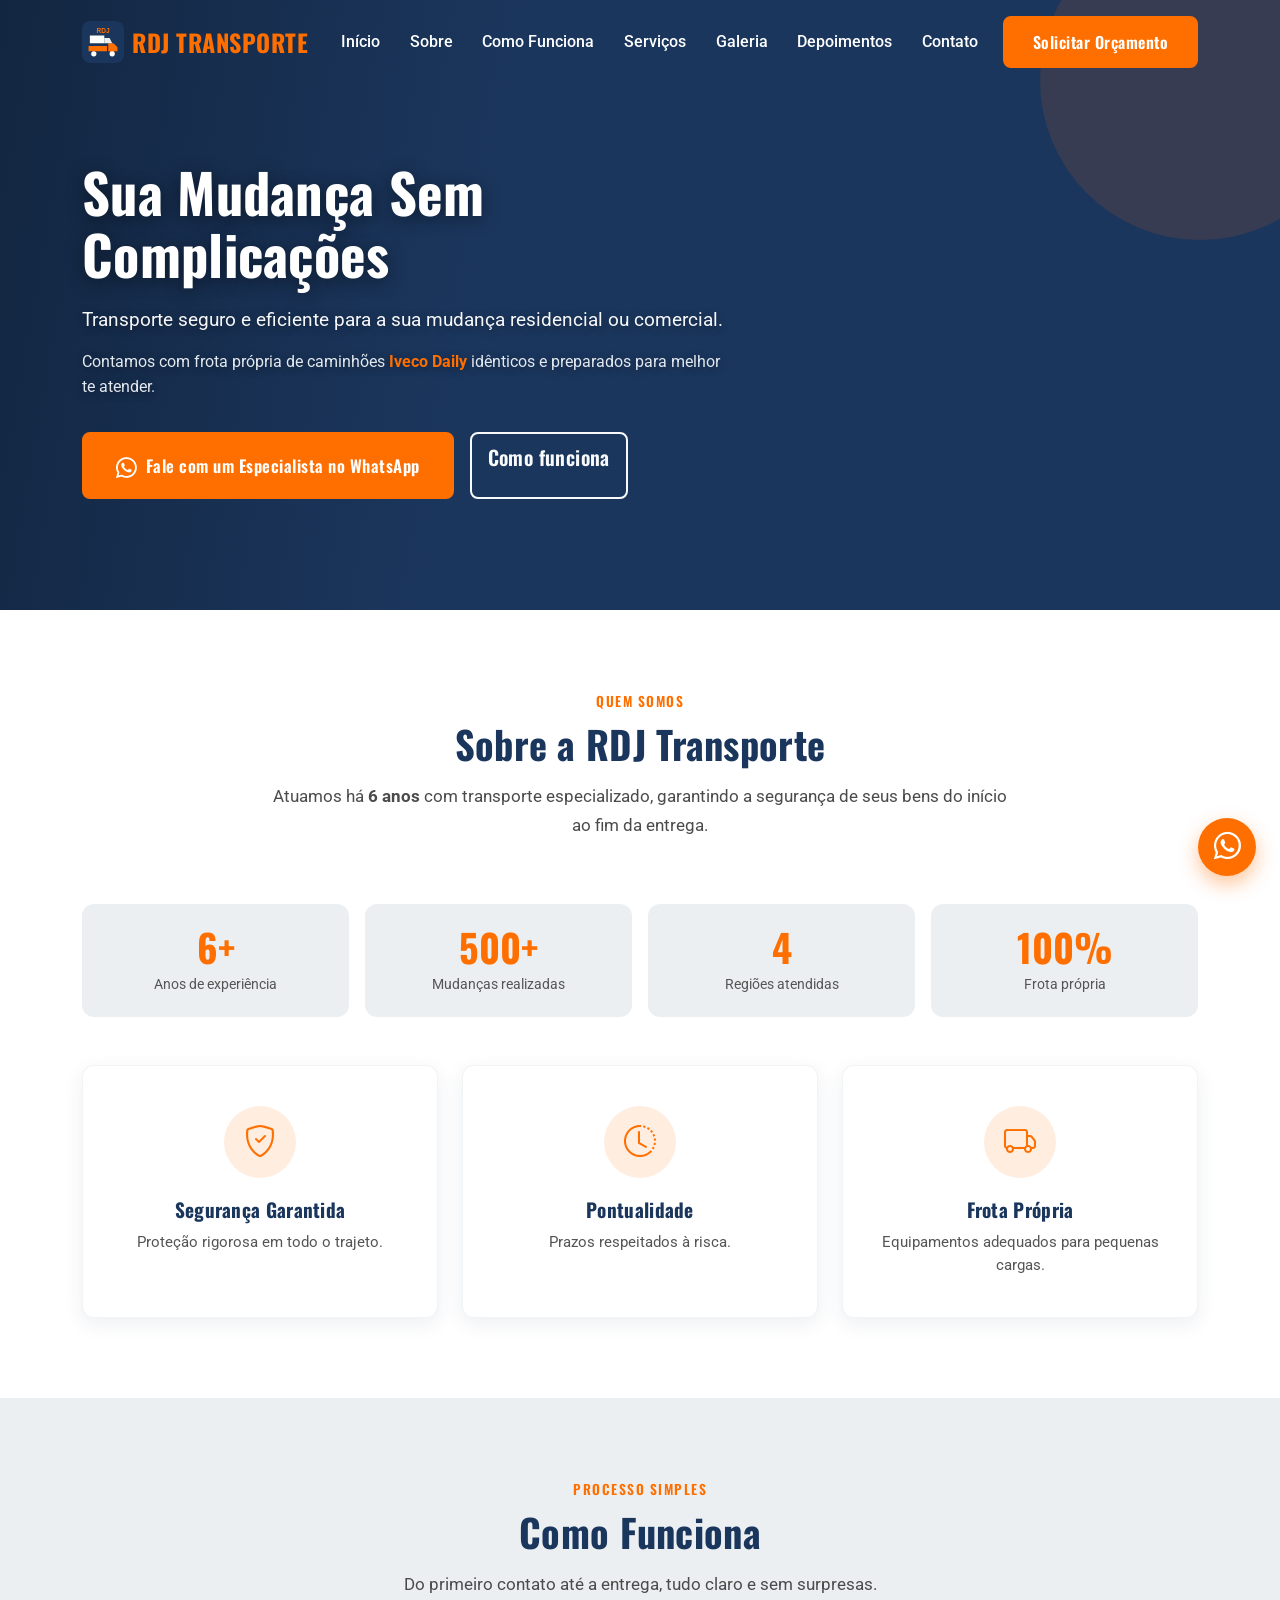
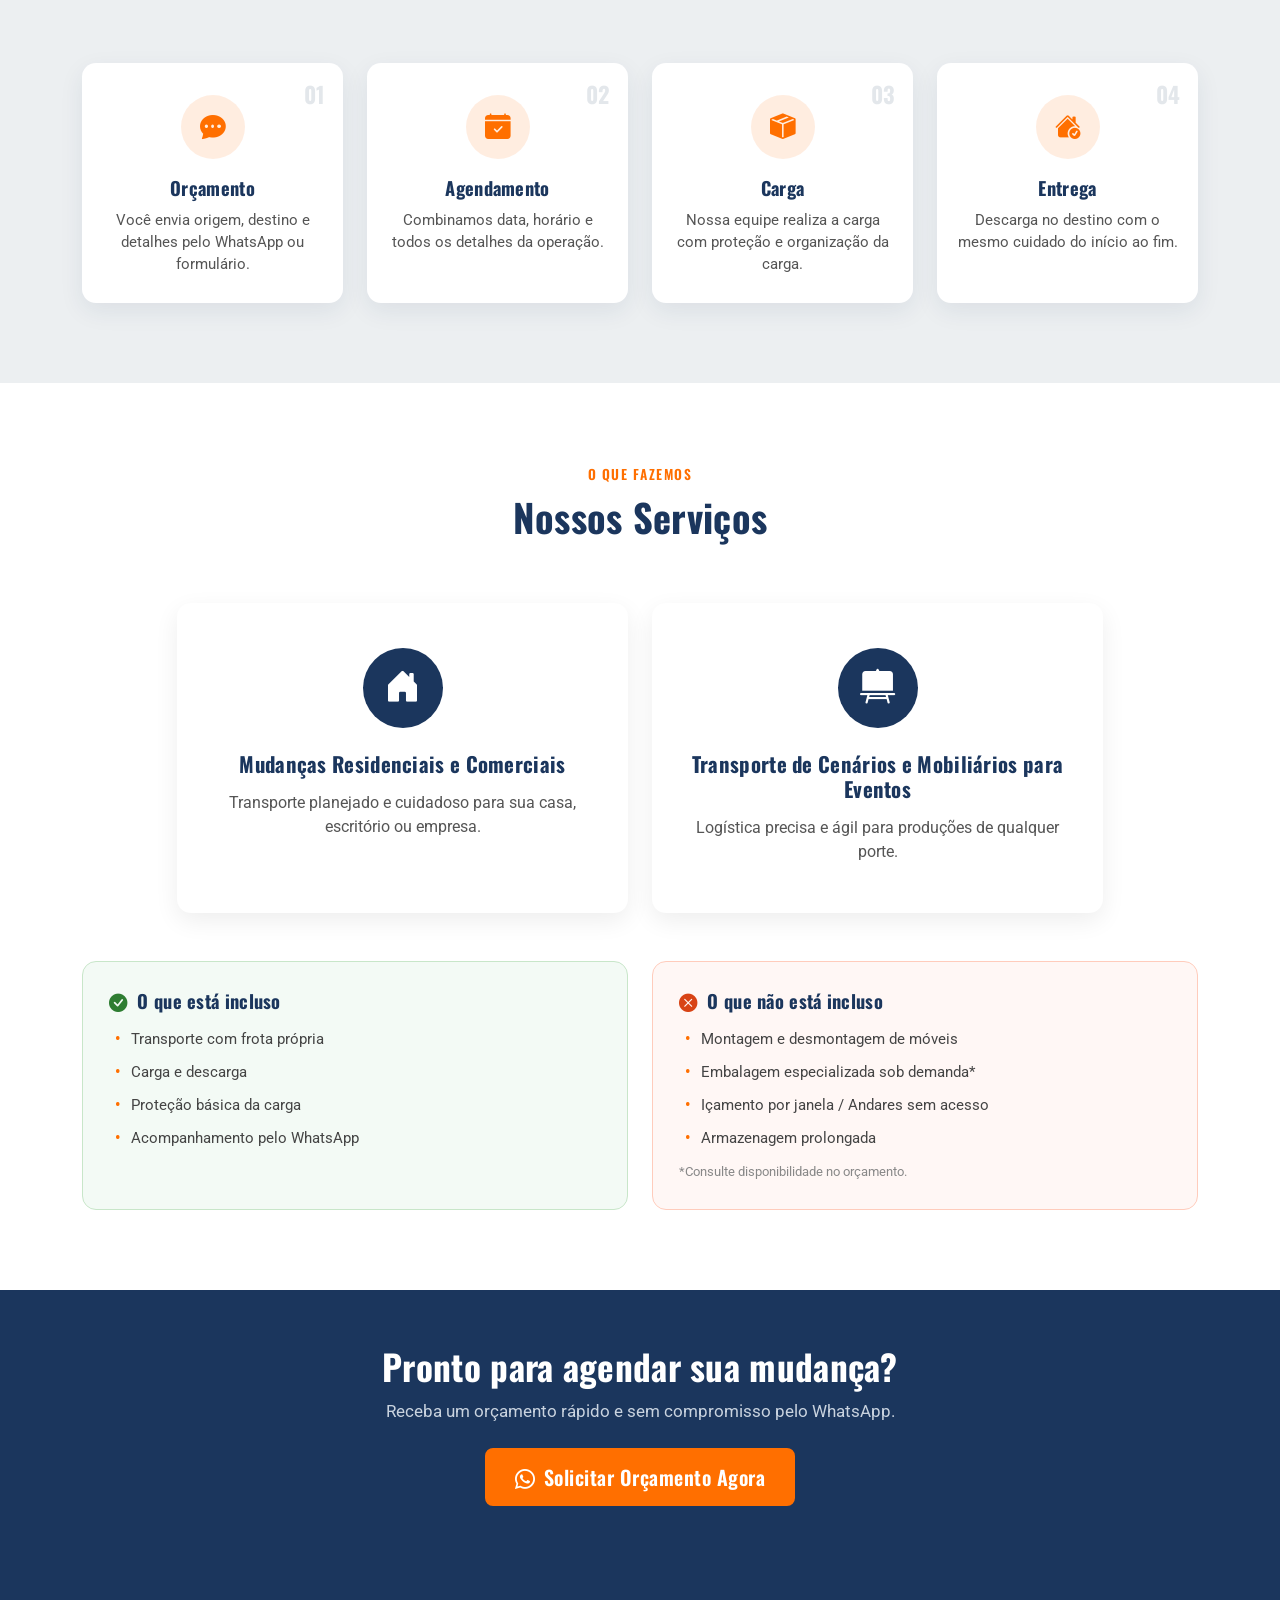
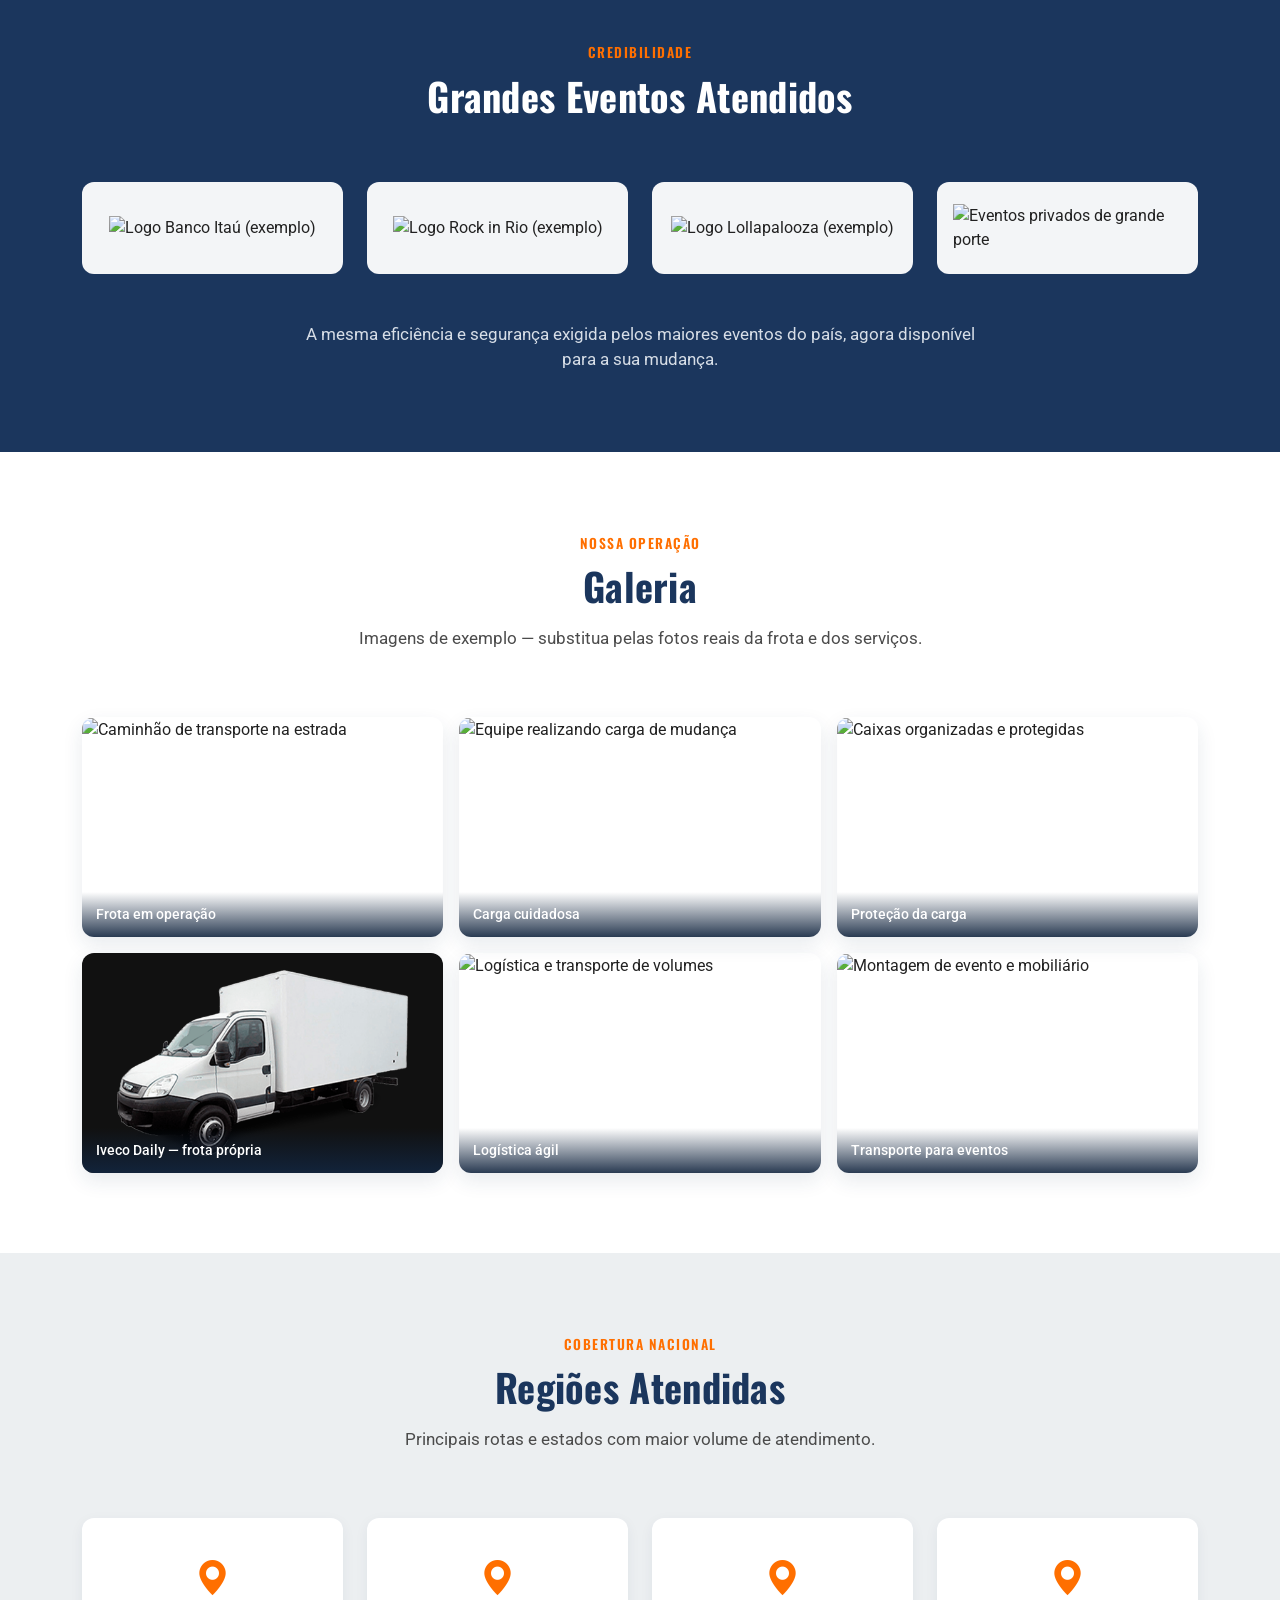
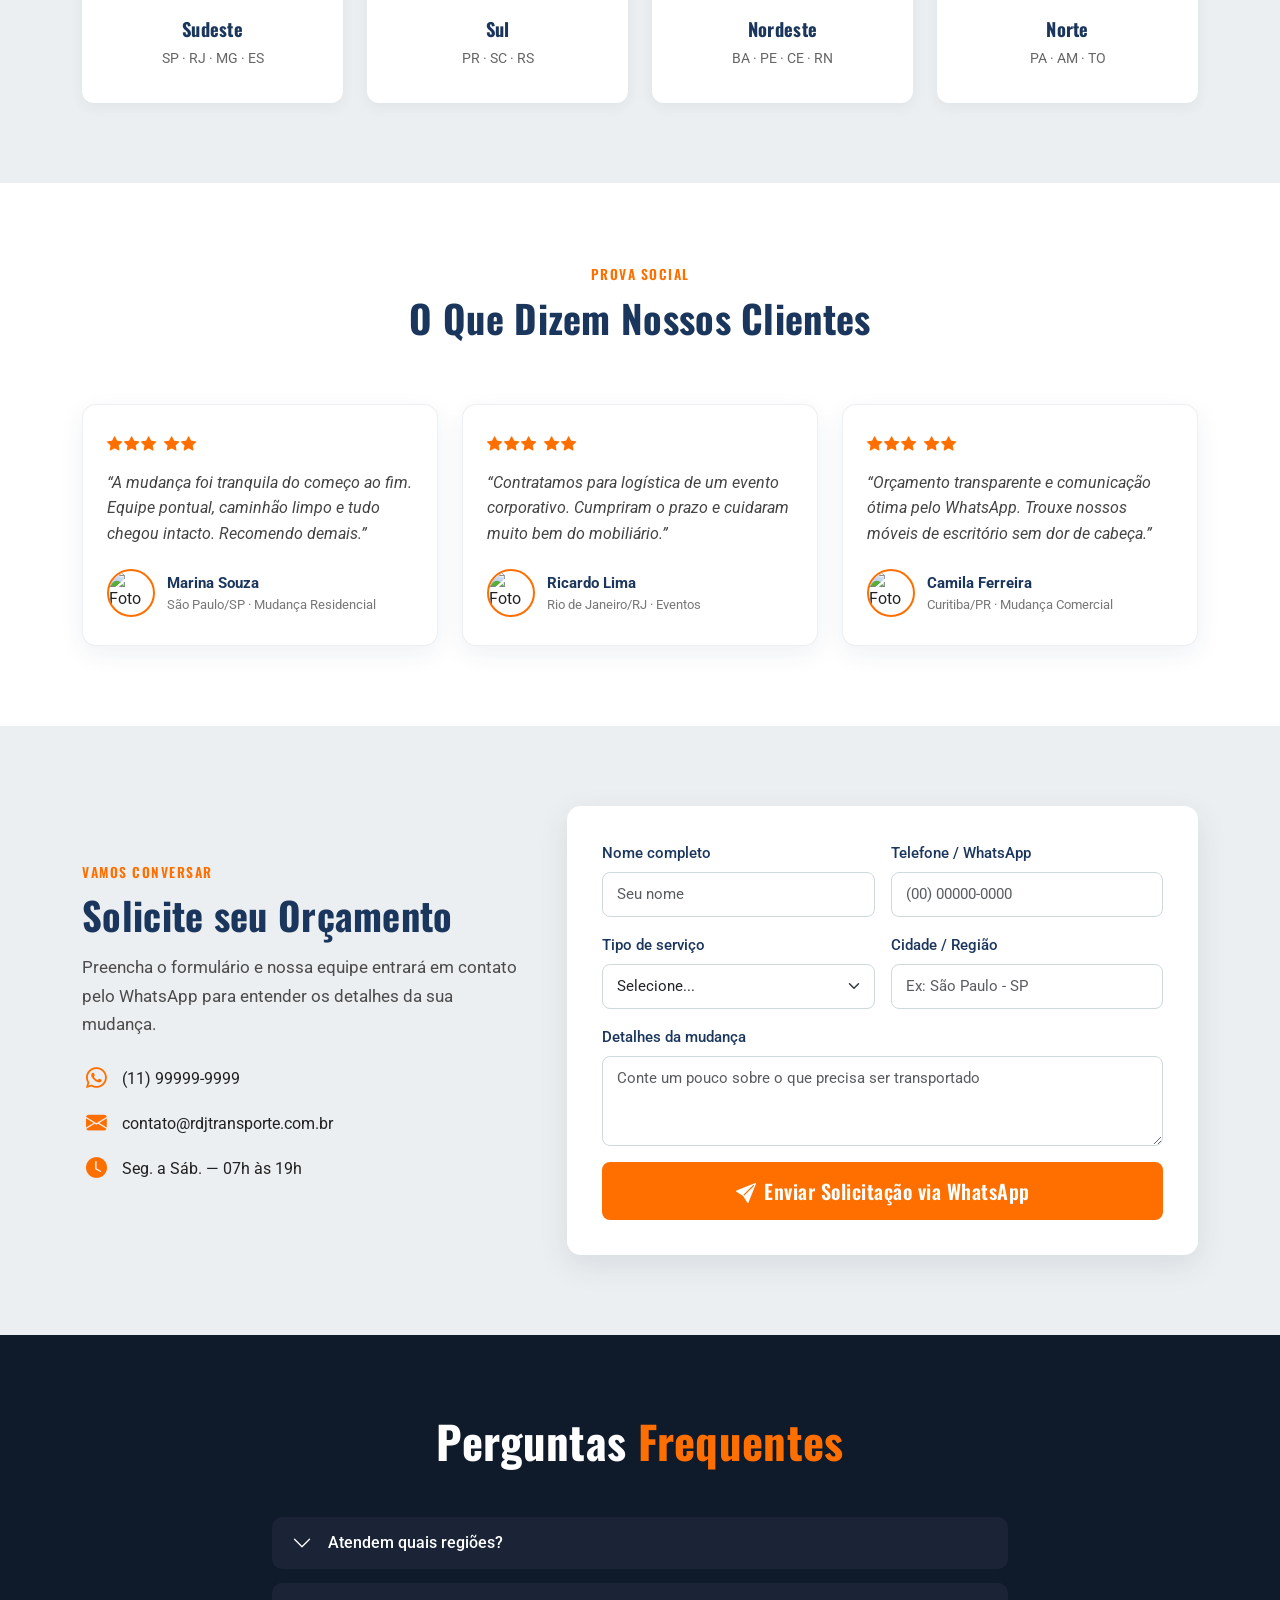
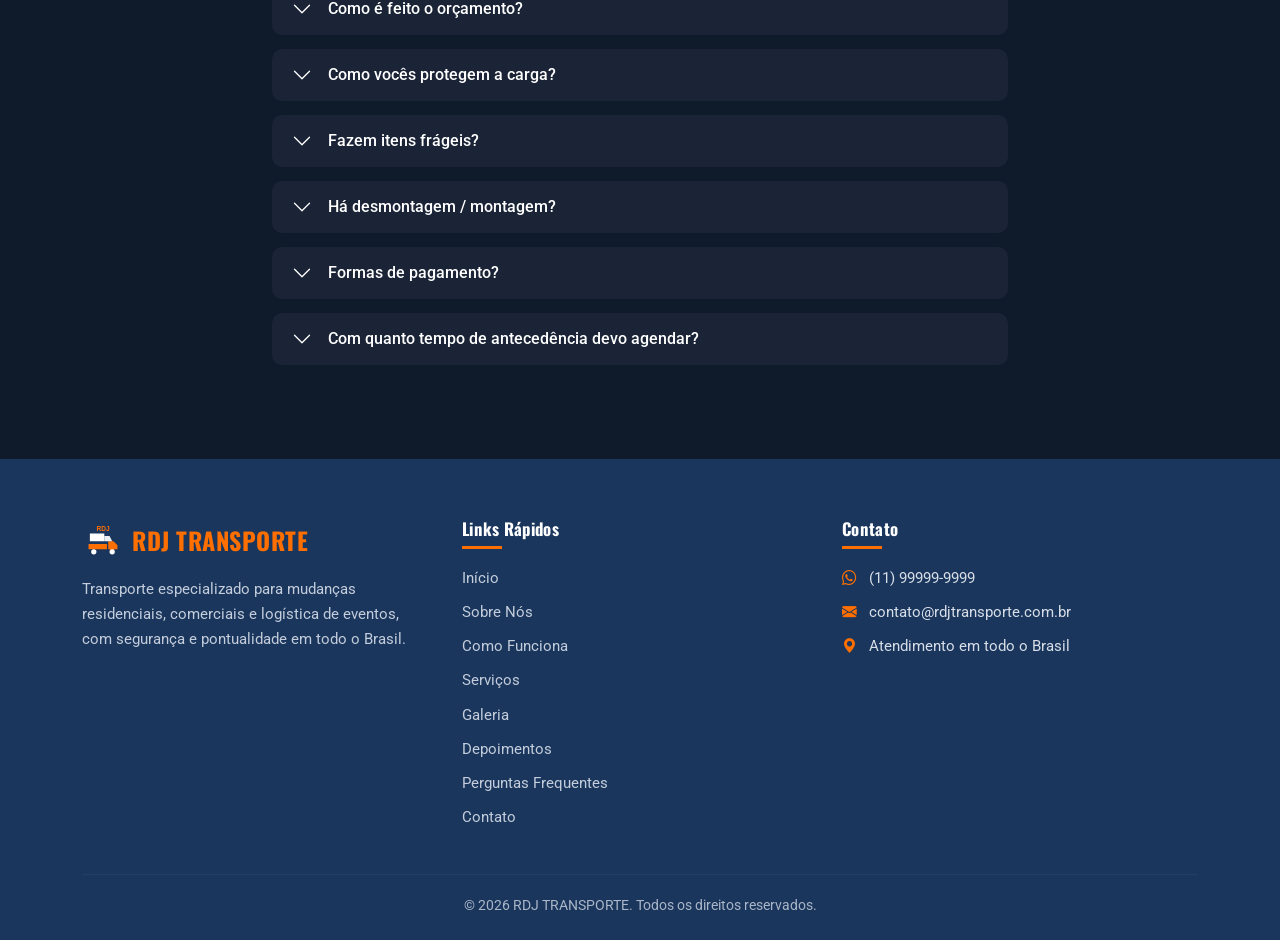
==== test/index.html @ c4d4b003 "v1 - proposta de projeto - RDJ" ====
<!DOCTYPE html>
<html lang="pt-BR">
<head>
  <meta charset="UTF-8">
  <meta name="viewport" content="width=device-width, initial-scale=1.0">
  <title>RDJ Transporte | Mudanças Residenciais, Comerciais e Eventos</title>
  <meta name="description" content="RDJ Transporte: mudanças residenciais e comerciais, transporte de cenários para eventos. Frota própria de caminhões Iveco Daily. Atendimento em todo o Brasil.">

  <!-- Open Graph (preview WhatsApp / redes) -->
  <meta property="og:title" content="RDJ Transporte | Sua Mudança Sem Complicações">
  <meta property="og:description" content="Transporte seguro com frota própria de caminhões Iveco Daily. Mudanças e logística de eventos em todo o Brasil.">
  <meta property="og:type" content="website">
  <meta property="og:image" content="images/background.png">

  <link rel="icon" type="image/svg+xml" href="images/logo.svg">

  <!-- Google Fonts: Oswald (Títulos) + Roboto (Textos) -->
  <link rel="preconnect" href="https://fonts.googleapis.com">
  <link rel="preconnect" href="https://fonts.gstatic.com" crossorigin>
  <link href="https://fonts.googleapis.com/css2?family=Oswald:wght@500;600;700&family=Roboto:wght@300;400;500;700&display=swap" rel="stylesheet">

  <!-- Bootstrap 5 (CDN) -->
  <link href="https://cdn.jsdelivr.net/npm/bootstrap@5.3.3/dist/css/bootstrap.min.css" rel="stylesheet">

  <!-- Bootstrap Icons (CDN) -->
  <link rel="stylesheet" href="https://cdn.jsdelivr.net/npm/bootstrap-icons@1.11.3/font/bootstrap-icons.min.css">

  <!-- CSS Customizado -->
  <link rel="stylesheet" href="css/style.css">
</head>
<body>

  <!-- ===================== HEADER ===================== -->
  <header id="topo" class="rdj-header fixed-top">
    <nav class="navbar navbar-expand-lg navbar-dark py-3">
      <div class="container">
        <a class="navbar-brand rdj-logo d-flex align-items-center gap-2" href="#topo">
          <img src="images/logo.svg" alt="Logo RDJ Transporte" class="rdj-logo-img" width="42" height="42">
          <span class="rdj-logo-text">RDJ <span>TRANSPORTE</span></span>
        </a>

        <button class="navbar-toggler" type="button" data-bs-toggle="collapse" data-bs-target="#navMenu"
          aria-controls="navMenu" aria-expanded="false" aria-label="Abrir menu">
          <span class="navbar-toggler-icon"></span>
        </button>

        <div class="collapse navbar-collapse" id="navMenu">
          <ul class="navbar-nav ms-auto align-items-lg-center gap-lg-1">
            <li class="nav-item"><a class="nav-link rdj-nav-link" href="#topo">Início</a></li>
            <li class="nav-item"><a class="nav-link rdj-nav-link" href="#sobre">Sobre</a></li>
            <li class="nav-item"><a class="nav-link rdj-nav-link" href="#como-funciona">Como Funciona</a></li>
            <li class="nav-item"><a class="nav-link rdj-nav-link" href="#servicos">Serviços</a></li>
            <li class="nav-item"><a class="nav-link rdj-nav-link" href="#galeria">Galeria</a></li>
            <li class="nav-item"><a class="nav-link rdj-nav-link" href="#depoimentos">Depoimentos</a></li>
            <li class="nav-item"><a class="nav-link rdj-nav-link" href="#contato">Contato</a></li>
            <li class="nav-item mt-2 mt-lg-0 ms-lg-2">
              <a href="#contato" class="btn btn-cta-orange w-100">Solicitar Orçamento</a>
            </li>
          </ul>
        </div>
      </div>
    </nav>
  </header>

  <main>

    <!-- ===================== HERO SECTION ===================== -->
    <section id="home" class="hero-section">
      <div class="container">
        <div class="row align-items-center gy-4">
          <div class="col-lg-7 hero-text">
            <h1 class="hero-title">Sua Mudança Sem Complicações</h1>
            <p class="hero-subtitle">
              Transporte seguro e eficiente para a sua mudança residencial ou comercial.
            </p>
            <p class="hero-support">
              Contamos com frota própria de caminhões <strong>Iveco Daily</strong> idênticos e preparados
              para melhor te atender.
            </p>
            <div class="d-flex flex-wrap gap-3 hero-cta-group">
              <a href="https://wa.me/5511999999999?text=Ol%C3%A1!%20Quero%20solicitar%20um%20or%C3%A7amento%20de%20mudan%C3%A7a."
                 target="_blank" rel="noopener noreferrer" class="btn btn-cta-orange btn-lg hero-cta">
                <i class="bi bi-whatsapp"></i>
                Fale com um Especialista no WhatsApp
              </a>
              <a href="#como-funciona" class="btn btn-outline-light btn-lg hero-cta-secondary">
                Como funciona
              </a>
            </div>
          </div>

          
        </div>
      </div>
    </section>

    <!-- ===================== SOBRE A RDJ TRANSPORTE ===================== -->
    <section id="sobre" class="section-padding bg-white">
      <div class="container">
        <div class="row justify-content-center text-center mb-5">
          <div class="col-lg-8">
            <span class="section-tag">Quem Somos</span>
            <h2 class="section-title">Sobre a RDJ Transporte</h2>
            <p class="section-text">
              Atuamos há <strong>6 anos</strong> com transporte especializado, garantindo a segurança
              de seus bens do início ao fim da entrega.
            </p>
          </div>
        </div>

        <!-- Números / prova concreta -->
        <div class="row g-3 mb-5 stats-row">
          <div class="col-6 col-md-3">
            <div class="stat-card text-center">
              <strong class="stat-number">6+</strong>
              <span class="stat-label">Anos de experiência</span>
            </div>
          </div>
          <div class="col-6 col-md-3">
            <div class="stat-card text-center">
              <strong class="stat-number">500+</strong>
              <span class="stat-label">Mudanças realizadas</span>
            </div>
          </div>
          <div class="col-6 col-md-3">
            <div class="stat-card text-center">
              <strong class="stat-number">4</strong>
              <span class="stat-label">Regiões atendidas</span>
            </div>
          </div>
          <div class="col-6 col-md-3">
            <div class="stat-card text-center">
              <strong class="stat-number">100%</strong>
              <span class="stat-label">Frota própria</span>
            </div>
          </div>
        </div>

        <div class="row g-4">
          <div class="col-md-4">
            <div class="pillar-card text-center h-100">
              <div class="pillar-icon"><i class="bi bi-shield-check"></i></div>
              <h3 class="pillar-title">Segurança Garantida</h3>
              <p class="pillar-text">Proteção rigorosa em todo o trajeto.</p>
            </div>
          </div>
          <div class="col-md-4">
            <div class="pillar-card text-center h-100">
              <div class="pillar-icon"><i class="bi bi-clock-history"></i></div>
              <h3 class="pillar-title">Pontualidade</h3>
              <p class="pillar-text">Prazos respeitados à risca.</p>
            </div>
          </div>
          <div class="col-md-4">
            <div class="pillar-card text-center h-100">
              <div class="pillar-icon"><i class="bi bi-truck"></i></div>
              <h3 class="pillar-title">Frota Própria</h3>
              <p class="pillar-text">Equipamentos adequados para pequenas cargas.</p>
            </div>
          </div>
        </div>
      </div>
    </section>

    <!-- ===================== COMO FUNCIONA ===================== -->
    <section id="como-funciona" class="section-padding bg-light-gray">
      <div class="container">
        <div class="row justify-content-center text-center mb-5">
          <div class="col-lg-8">
            <span class="section-tag">Processo Simples</span>
            <h2 class="section-title">Como Funciona</h2>
            <p class="section-text">Do primeiro contato até a entrega, tudo claro e sem surpresas.</p>
          </div>
        </div>

        <div class="row g-4">
          <div class="col-md-6 col-lg-3">
            <div class="step-card text-center h-100">
              <div class="step-number">01</div>
              <div class="step-icon"><i class="bi bi-chat-dots-fill"></i></div>
              <h3 class="step-title">Orçamento</h3>
              <p class="step-text">Você envia origem, destino e detalhes pelo WhatsApp ou formulário.</p>
            </div>
          </div>
          <div class="col-md-6 col-lg-3">
            <div class="step-card text-center h-100">
              <div class="step-number">02</div>
              <div class="step-icon"><i class="bi bi-calendar-check-fill"></i></div>
              <h3 class="step-title">Agendamento</h3>
              <p class="step-text">Combinamos data, horário e todos os detalhes da operação.</p>
            </div>
          </div>
          <div class="col-md-6 col-lg-3">
            <div class="step-card text-center h-100">
              <div class="step-number">03</div>
              <div class="step-icon"><i class="bi bi-box-seam-fill"></i></div>
              <h3 class="step-title">Carga</h3>
              <p class="step-text">Nossa equipe realiza a carga com proteção e organização da carga.</p>
            </div>
          </div>
          <div class="col-md-6 col-lg-3">
            <div class="step-card text-center h-100">
              <div class="step-number">04</div>
              <div class="step-icon"><i class="bi bi-house-check-fill"></i></div>
              <h3 class="step-title">Entrega</h3>
              <p class="step-text">Descarga no destino com o mesmo cuidado do início ao fim.</p>
            </div>
          </div>
        </div>
      </div>
    </section>

    <!-- ===================== NOSSOS SERVIÇOS ===================== -->
    <section id="servicos" class="section-padding bg-white">
      <div class="container">
        <div class="row justify-content-center text-center mb-5">
          <div class="col-lg-8">
            <span class="section-tag">O Que Fazemos</span>
            <h2 class="section-title">Nossos Serviços</h2>
          </div>
        </div>

        <div class="row g-4 justify-content-center mb-5">
          <div class="col-md-6 col-lg-5">
            <div class="service-card h-100">
              <div class="service-icon"><i class="bi bi-house-door-fill"></i></div>
              <h3 class="service-title">Mudanças Residenciais e Comerciais</h3>
              <p class="service-text">
                Transporte planejado e cuidadoso para sua casa, escritório ou empresa.
              </p>
            </div>
          </div>
          <div class="col-md-6 col-lg-5">
            <div class="service-card h-100">
              <div class="service-icon"><i class="bi bi-easel2-fill"></i></div>
              <h3 class="service-title">Transporte de Cenários e Mobiliários para Eventos</h3>
              <p class="service-text">
                Logística precisa e ágil para produções de qualquer porte.
              </p>
            </div>
          </div>
        </div>

        <!-- Incluso / Não incluso -->
        <div class="row g-4">
          <div class="col-md-6">
            <div class="inclusao-card inclusao-sim h-100">
              <h3 class="inclusao-title"><i class="bi bi-check-circle-fill"></i> O que está incluso</h3>
              <ul class="inclusao-list">
                <li>Transporte com frota própria</li>
                <li>Carga e descarga</li>
                <li>Proteção básica da carga</li>
                <li>Acompanhamento pelo WhatsApp</li>
              </ul>
            </div>
          </div>
          <div class="col-md-6">
            <div class="inclusao-card inclusao-nao h-100">
              <h3 class="inclusao-title"><i class="bi bi-x-circle-fill"></i> O que não está incluso</h3>
              <ul class="inclusao-list">
                <li>Montagem e desmontagem de móveis</li>
                <li>Embalagem especializada sob demanda*</li>
                <li>Içamento por janela / Andares sem acesso</li>
                <li>Armazenagem prolongada</li>
              </ul>
              <p class="inclusao-note">*Consulte disponibilidade no orçamento.</p>
            </div>
          </div>
        </div>
      </div>
    </section>

    <!-- ===================== CTA INTERMEDIÁRIO ===================== -->
    <section class="cta-mid-section">
      <div class="container">
        <div class="cta-mid-box text-center">
          <h2 class="cta-mid-title">Pronto para agendar sua mudança?</h2>
          <p class="cta-mid-text">Receba um orçamento rápido e sem compromisso pelo WhatsApp.</p>
          <a href="https://wa.me/5511999999999?text=Ol%C3%A1!%20Quero%20solicitar%20um%20or%C3%A7amento%20de%20mudan%C3%A7a."
             target="_blank" rel="noopener noreferrer" class="btn btn-cta-orange btn-lg">
            <i class="bi bi-whatsapp"></i>
            Solicitar Orçamento Agora
          </a>
        </div>
      </div>
    </section>

    <!-- ===================== GRANDES EVENTOS ATENDIDOS ===================== -->
    <section id="credibilidade" class="section-padding bg-navy">
      <div class="container">
        <div class="row justify-content-center text-center mb-5">
          <div class="col-lg-8">
            <span class="section-tag section-tag-light">Credibilidade</span>
            <h2 class="section-title text-white">Grandes Eventos Atendidos</h2>
          </div>
        </div>

        <div class="row g-4 justify-content-center align-items-stretch brand-logos">
          <div class="col-6 col-md-3">
            <div class="brand-logo-card">
              <img src="https://placehold.co/220x80/ffffff/1B365D?text=Itau" alt="Logo Banco Itaú (exemplo)" loading="lazy">
            </div>
          </div>
          <div class="col-6 col-md-3">
            <div class="brand-logo-card">
              <img src="https://placehold.co/220x80/ffffff/1B365D?text=Rock+in+Rio" alt="Logo Rock in Rio (exemplo)" loading="lazy">
            </div>
          </div>
          <div class="col-6 col-md-3">
            <div class="brand-logo-card">
              <img src="https://placehold.co/220x80/ffffff/1B365D?text=Lollapalooza" alt="Logo Lollapalooza (exemplo)" loading="lazy">
            </div>
          </div>
          <div class="col-6 col-md-3">
            <div class="brand-logo-card">
              <img src="https://placehold.co/220x80/ffffff/FF6F00?text=Eventos+Privados" alt="Eventos privados de grande porte" loading="lazy">
            </div>
          </div>
        </div>

        <p class="text-center event-support mt-5 mb-0">
          A mesma eficiência e segurança exigida pelos maiores eventos do país,
          agora disponível para a sua mudança.
        </p>
      </div>
    </section>

    <!-- ===================== GALERIA ===================== -->
    <section id="galeria" class="section-padding bg-white">
      <div class="container">
        <div class="row justify-content-center text-center mb-5">
          <div class="col-lg-8">
            <span class="section-tag">Nossa Operação</span>
            <h2 class="section-title">Galeria</h2>
            <p class="section-text">Imagens de exemplo — substitua pelas fotos reais da frota e dos serviços.</p>
          </div>
        </div>

        <div class="row g-3 gallery-grid">
          <div class="col-6 col-md-4">
            <figure class="gallery-item">
              <img src="https://images.unsplash.com/photo-1601584115197-04ecc1da58d3?w=600&h=400&fit=crop"
                   alt="Caminhão de transporte na estrada" loading="lazy">
              <figcaption>Frota em operação</figcaption>
            </figure>
          </div>
          <div class="col-6 col-md-4">
            <figure class="gallery-item">
              <img src="https://images.unsplash.com/photo-1566576721346-d4a3b4eaeb55?w=600&h=400&fit=crop"
                   alt="Equipe realizando carga de mudança" loading="lazy">
              <figcaption>Carga cuidadosa</figcaption>
            </figure>
          </div>
          <div class="col-6 col-md-4">
            <figure class="gallery-item">
              <img src="https://images.unsplash.com/photo-1586528116311-ad8dd3c8310d?w=600&h=400&fit=crop"
                   alt="Caixas organizadas e protegidas" loading="lazy">
              <figcaption>Proteção da carga</figcaption>
            </figure>
          </div>
          <div class="col-6 col-md-4">
            <figure class="gallery-item">
              <img src="images/caminhao.png" alt="Caminhão Iveco Daily da RDJ" loading="lazy"
                   class="gallery-local">
              <figcaption>Iveco Daily — frota própria</figcaption>
            </figure>
          </div>
          <div class="col-6 col-md-4">
            <figure class="gallery-item">
              <img src="https://images.unsplash.com/photo-1494412574643-ff11b0a5c1c3?w=600&h=400&fit=crop"
                   alt="Logística e transporte de volumes" loading="lazy">
              <figcaption>Logística ágil</figcaption>
            </figure>
          </div>
          <div class="col-6 col-md-4">
            <figure class="gallery-item">
              <img src="https://images.unsplash.com/photo-1511578314322-379afb476865?w=600&h=400&fit=crop"
                   alt="Montagem de evento e mobiliário" loading="lazy">
              <figcaption>Transporte para eventos</figcaption>
            </figure>
          </div>
        </div>
      </div>
    </section>

    <!-- ===================== REGIÕES ATENDIDAS ===================== -->
    <section id="regioes" class="section-padding bg-light-gray">
      <div class="container">
        <div class="row justify-content-center text-center mb-5">
          <div class="col-lg-8">
            <span class="section-tag">Cobertura Nacional</span>
            <h2 class="section-title">Regiões Atendidas</h2>
            <p class="section-text">Principais rotas e estados com maior volume de atendimento.</p>
          </div>
        </div>

        <div class="row g-4">
          <div class="col-6 col-md-3">
            <div class="region-card text-center h-100">
              <i class="bi bi-geo-alt-fill"></i>
              <h3 class="region-title">Sudeste</h3>
              <p class="region-states">SP · RJ · MG · ES</p>
            </div>
          </div>
          <div class="col-6 col-md-3">
            <div class="region-card text-center h-100">
              <i class="bi bi-geo-alt-fill"></i>
              <h3 class="region-title">Sul</h3>
              <p class="region-states">PR · SC · RS</p>
            </div>
          </div>
          <div class="col-6 col-md-3">
            <div class="region-card text-center h-100">
              <i class="bi bi-geo-alt-fill"></i>
              <h3 class="region-title">Nordeste</h3>
              <p class="region-states">BA · PE · CE · RN</p>
            </div>
          </div>
          <div class="col-6 col-md-3">
            <div class="region-card text-center h-100">
              <i class="bi bi-geo-alt-fill"></i>
              <h3 class="region-title">Norte</h3>
              <p class="region-states">PA · AM · TO</p>
            </div>
          </div>
        </div>
      </div>
    </section>

    <!-- ===================== DEPOIMENTOS ===================== -->
    <section id="depoimentos" class="section-padding bg-white">
      <div class="container">
        <div class="row justify-content-center text-center mb-5">
          <div class="col-lg-8">
            <span class="section-tag">Prova Social</span>
            <h2 class="section-title">O Que Dizem Nossos Clientes</h2>
          </div>
        </div>

        <div class="row g-4">
          <div class="col-md-4">
            <article class="testimonial-card h-100">
              <div class="testimonial-stars">
                <i class="bi bi-star-fill"></i><i class="bi bi-star-fill"></i><i class="bi bi-star-fill"></i>
                <i class="bi bi-star-fill"></i><i class="bi bi-star-fill"></i>
              </div>
              <p class="testimonial-text">
                “A mudança foi tranquila do começo ao fim. Equipe pontual, caminhão limpo e
                tudo chegou intacto. Recomendo demais.”
              </p>
              <div class="testimonial-author">
                <img src="https://i.pravatar.cc/80?img=47" alt="Foto de Marina Souza" width="48" height="48" loading="lazy">
                <div>
                  <strong>Marina Souza</strong>
                  <span>São Paulo/SP · Mudança Residencial</span>
                </div>
              </div>
            </article>
          </div>
          <div class="col-md-4">
            <article class="testimonial-card h-100">
              <div class="testimonial-stars">
                <i class="bi bi-star-fill"></i><i class="bi bi-star-fill"></i><i class="bi bi-star-fill"></i>
                <i class="bi bi-star-fill"></i><i class="bi bi-star-fill"></i>
              </div>
              <p class="testimonial-text">
                “Contratamos para logística de um evento corporativo. Cumpriram o prazo e
                cuidaram muito bem do mobiliário.”
              </p>
              <div class="testimonial-author">
                <img src="https://i.pravatar.cc/80?img=12" alt="Foto de Ricardo Lima" width="48" height="48" loading="lazy">
                <div>
                  <strong>Ricardo Lima</strong>
                  <span>Rio de Janeiro/RJ · Eventos</span>
                </div>
              </div>
            </article>
          </div>
          <div class="col-md-4">
            <article class="testimonial-card h-100">
              <div class="testimonial-stars">
                <i class="bi bi-star-fill"></i><i class="bi bi-star-fill"></i><i class="bi bi-star-fill"></i>
                <i class="bi bi-star-fill"></i><i class="bi bi-star-fill"></i>
              </div>
              <p class="testimonial-text">
                “Orçamento transparente e comunicação ótima pelo WhatsApp. Trouxe nossos
                móveis de escritório sem dor de cabeça.”
              </p>
              <div class="testimonial-author">
                <img src="https://i.pravatar.cc/80?img=32" alt="Foto de Camila Ferreira" width="48" height="48" loading="lazy">
                <div>
                  <strong>Camila Ferreira</strong>
                  <span>Curitiba/PR · Mudança Comercial</span>
                </div>
              </div>
            </article>
          </div>
        </div>
      </div>
    </section>

    <!-- ===================== CONTATO / ORÇAMENTO ===================== -->
    <section id="contato" class="section-padding bg-light-gray">
      <div class="container">
        <div class="row g-5 align-items-center">

          <div class="col-lg-5">
            <span class="section-tag">Vamos Conversar</span>
            <h2 class="section-title">Solicite seu Orçamento</h2>
            <p class="section-text mb-4">
              Preencha o formulário e nossa equipe entrará em contato pelo WhatsApp para
              entender os detalhes da sua mudança.
            </p>

            <ul class="contact-info-list list-unstyled">
              <li>
                <i class="bi bi-whatsapp"></i>
                <span>(11) 99999-9999</span>
              </li>
              <li>
                <i class="bi bi-envelope-fill"></i>
                <span>contato@rdjtransporte.com.br</span>
              </li>
              <li>
                <i class="bi bi-clock-fill"></i>
                <span>Seg. a Sáb. — 07h às 19h</span>
              </li>
            </ul>
          </div>

          <div class="col-lg-7">
            <form id="formOrcamento" class="orcamento-form" novalidate>
              <div class="row g-3">
                <div class="col-md-6">
                  <label for="nome" class="form-label">Nome completo</label>
                  <input type="text" class="form-control" id="nome" name="nome" placeholder="Seu nome" required>
                </div>
                <div class="col-md-6">
                  <label for="telefone" class="form-label">Telefone / WhatsApp</label>
                  <input type="tel" class="form-control" id="telefone" name="telefone"
                         placeholder="(00) 00000-0000" maxlength="15" required>
                </div>
                <div class="col-md-6">
                  <label for="tipoServico" class="form-label">Tipo de serviço</label>
                  <select class="form-select" id="tipoServico" name="tipoServico" required>
                    <option value="" selected disabled>Selecione...</option>
                    <option value="Mudança Residencial">Mudança Residencial</option>
                    <option value="Mudança Comercial">Mudança Comercial</option>
                    <option value="Transporte para Eventos">Transporte para Eventos</option>
                    <option value="Outro">Outro</option>
                  </select>
                </div>
                <div class="col-md-6">
                  <label for="cidade" class="form-label">Cidade / Região</label>
                  <input type="text" class="form-control" id="cidade" name="cidade" placeholder="Ex: São Paulo - SP">
                </div>
                <div class="col-12">
                  <label for="mensagem" class="form-label">Detalhes da mudança</label>
                  <textarea class="form-control" id="mensagem" name="mensagem" rows="3"
                            placeholder="Conte um pouco sobre o que precisa ser transportado"></textarea>
                </div>
                <div class="col-12">
                  <button type="submit" class="btn btn-cta-orange btn-lg w-100">
                    <i class="bi bi-send-fill"></i>
                    Enviar Solicitação via WhatsApp
                  </button>
                </div>
              </div>
            </form>
          </div>

        </div>
      </div>
    </section>

    <!-- ===================== PERGUNTAS FREQUENTES ===================== -->
    <section id="faq" class="section-padding faq-section">
      <div class="container">
        <div class="row justify-content-center text-center mb-5">
          <div class="col-lg-8">
            <h2 class="faq-title">Perguntas <span>Frequentes</span></h2>
          </div>
        </div>

        <div class="row justify-content-center">
          <div class="col-lg-8">
            <div class="accordion accordion-flush faq-accordion" id="faqAccordion">

              <div class="accordion-item faq-item">
                <h3 class="accordion-header">
                  <button class="accordion-button collapsed faq-button" type="button"
                    data-bs-toggle="collapse" data-bs-target="#faq1"
                    aria-expanded="false" aria-controls="faq1">
                    Atendem quais regiões?
                  </button>
                </h3>
                <div id="faq1" class="accordion-collapse collapse" data-bs-parent="#faqAccordion">
                  <div class="accordion-body faq-body">
                    Atendemos as regiões Sudeste, Sul, Nordeste e Norte, com logística planejada
                    para mudanças residenciais, comerciais e transporte de cenários para eventos.
                  </div>
                </div>
              </div>

              <div class="accordion-item faq-item">
                <h3 class="accordion-header">
                  <button class="accordion-button collapsed faq-button" type="button"
                    data-bs-toggle="collapse" data-bs-target="#faq2"
                    aria-expanded="false" aria-controls="faq2">
                    Como é feito o orçamento?
                  </button>
                </h3>
                <div id="faq2" class="accordion-collapse collapse" data-bs-parent="#faqAccordion">
                  <div class="accordion-body faq-body">
                    O orçamento é personalizado. Basta entrar em contato pelo WhatsApp ou preencher
                    o formulário informando origem, destino, volume aproximado e tipo de serviço.
                    Nossa equipe retorna com a proposta de forma rápida e transparente.
                  </div>
                </div>
              </div>

              <div class="accordion-item faq-item">
                <h3 class="accordion-header">
                  <button class="accordion-button collapsed faq-button" type="button"
                    data-bs-toggle="collapse" data-bs-target="#faq3"
                    aria-expanded="false" aria-controls="faq3">
                    Como vocês protegem a carga?
                  </button>
                </h3>
                <div id="faq3" class="accordion-collapse collapse" data-bs-parent="#faqAccordion">
                  <div class="accordion-body faq-body">
                    Utilizamos materiais de proteção adequados, empacotamento cuidadoso e organização
                    segura no caminhão. Toda a carga é acompanhada com atenção do início ao fim da entrega.
                  </div>
                </div>
              </div>

              <div class="accordion-item faq-item">
                <h3 class="accordion-header">
                  <button class="accordion-button collapsed faq-button" type="button"
                    data-bs-toggle="collapse" data-bs-target="#faq4"
                    aria-expanded="false" aria-controls="faq4">
                    Fazem itens frágeis?
                  </button>
                </h3>
                <div id="faq4" class="accordion-collapse collapse" data-bs-parent="#faqAccordion">
                  <div class="accordion-body faq-body">
                    Sim. Itens frágeis recebem cuidado especial na acomodação e no transporte,
                    com proteção reforçada para reduzir riscos durante o trajeto.
                  </div>
                </div>
              </div>

              <div class="accordion-item faq-item">
                <h3 class="accordion-header">
                  <button class="accordion-button collapsed faq-button" type="button"
                    data-bs-toggle="collapse" data-bs-target="#faq5"
                    aria-expanded="false" aria-controls="faq5">
                    Há desmontagem / montagem?
                  </button>
                </h3>
                <div id="faq5" class="accordion-collapse collapse" data-bs-parent="#faqAccordion">
                  <div class="accordion-body faq-body">
                    Realizamos o serviço completo de carga e descarga, porém
                    <strong>não trabalhamos com montagem e desmontagem de móveis</strong>.
                  </div>
                </div>
              </div>

              <div class="accordion-item faq-item">
                <h3 class="accordion-header">
                  <button class="accordion-button collapsed faq-button" type="button"
                    data-bs-toggle="collapse" data-bs-target="#faq6"
                    aria-expanded="false" aria-controls="faq6">
                    Formas de pagamento?
                  </button>
                </h3>
                <div id="faq6" class="accordion-collapse collapse" data-bs-parent="#faqAccordion">
                  <div class="accordion-body faq-body">
                    Aceitamos as principais formas de pagamento (PIX, transferência e outras opções
                    combinadas no orçamento). Os detalhes são confirmados junto com a proposta do serviço.
                  </div>
                </div>
              </div>

              <div class="accordion-item faq-item">
                <h3 class="accordion-header">
                  <button class="accordion-button collapsed faq-button" type="button"
                    data-bs-toggle="collapse" data-bs-target="#faq7"
                    aria-expanded="false" aria-controls="faq7">
                    Com quanto tempo de antecedência devo agendar?
                  </button>
                </h3>
                <div id="faq7" class="accordion-collapse collapse" data-bs-parent="#faqAccordion">
                  <div class="accordion-body faq-body">
                    Recomendamos agendar com a maior antecedência possível, especialmente em datas
                    de maior movimento. Em geral, quanto antes você solicitar o orçamento,
                    maior a chance de garantir a data ideal para a sua mudança.
                  </div>
                </div>
              </div>

            </div>
          </div>
        </div>
      </div>
    </section>

  </main>

  <!-- ===================== FOOTER ===================== -->
  <footer class="rdj-footer">
    <div class="container">
      <div class="row g-4">
        <div class="col-lg-4">
          <a class="rdj-logo footer-logo d-flex align-items-center gap-2" href="#topo">
            <img src="images/logo.svg" alt="Logo RDJ Transporte" class="rdj-logo-img" width="42" height="42">
            <span class="rdj-logo-text">RDJ <span>TRANSPORTE</span></span>
          </a>
          <p class="footer-text mt-3">
            Transporte especializado para mudanças residenciais, comerciais e logística de eventos,
            com segurança e pontualidade em todo o Brasil.
          </p>
        </div>

        <div class="col-lg-4">
          <h4 class="footer-heading">Links Rápidos</h4>
          <ul class="footer-links list-unstyled">
            <li><a href="#topo">Início</a></li>
            <li><a href="#sobre">Sobre Nós</a></li>
            <li><a href="#como-funciona">Como Funciona</a></li>
            <li><a href="#servicos">Serviços</a></li>
            <li><a href="#galeria">Galeria</a></li>
            <li><a href="#depoimentos">Depoimentos</a></li>
            <li><a href="#faq">Perguntas Frequentes</a></li>
            <li><a href="#contato">Contato</a></li>
          </ul>
        </div>

        <div class="col-lg-4">
          <h4 class="footer-heading">Contato</h4>
          <ul class="footer-contact list-unstyled">
            <li><i class="bi bi-whatsapp"></i> (11) 99999-9999</li>
            <li><i class="bi bi-envelope-fill"></i> contato@rdjtransporte.com.br</li>
            <li><i class="bi bi-geo-alt-fill"></i> Atendimento em todo o Brasil</li>
          </ul>
        </div>
      </div>

      <hr class="footer-divider">

      <div class="row">
        <div class="col-12 text-center">
          <p class="footer-copy mb-0">
            &copy; <span id="anoAtual"></span> RDJ TRANSPORTE. Todos os direitos reservados.
          </p>
        </div>
      </div>
    </div>
  </footer>

  <!-- Botão flutuante WhatsApp -->
  <a href="https://wa.me/5511999999999?text=Ol%C3%A1!%20Quero%20solicitar%20um%20or%C3%A7amento%20de%20mudan%C3%A7a."
     target="_blank" rel="noopener noreferrer" class="whatsapp-float" aria-label="Falar no WhatsApp">
    <i class="bi bi-whatsapp"></i>
  </a>

  <!-- Bootstrap 5 JS Bundle (CDN) -->
  <script src="https://cdn.jsdelivr.net/npm/bootstrap@5.3.3/dist/js/bootstrap.bundle.min.js"></script>

  <!-- JS Customizado -->
  <script src="js/script.js"></script>
</body>
</html>
---- test/css/style.css ----
/* =========================================================
   RDJ TRANSPORTE — Landing Page
   Paleta: Azul Marinho #1B365D | Laranja #FF6F00 | Cinza Claro #ECEFF1
   Tipografia: Oswald (títulos) + Roboto (texto)
   ========================================================= */

:root {
  --rdj-navy: #1B365D;
  --rdj-navy-dark: #12253f;
  --rdj-orange: #FF6F00;
  --rdj-orange-dark: #CC5900;
  --rdj-gray-light: #ECEFF1;
  --rdj-white: #FFFFFF;
  --rdj-text-dark: #212121;

  --font-heading: 'Oswald', sans-serif;
  --font-body: 'Roboto', sans-serif;
}

/* =========================================================
   BASE
   ========================================================= */
* {
  scroll-behavior: smooth;
}

body {
  font-family: var(--font-body);
  color: var(--rdj-text-dark);
  background-color: var(--rdj-white);
  overflow-x: hidden;
}

h1, h2, h3, h4, h5, h6 {
  font-family: var(--font-heading);
  font-weight: 700;
  letter-spacing: 0.3px;
}

a {
  text-decoration: none;
}

.section-padding {
  padding-top: 80px;
  padding-bottom: 80px;
}

.bg-light-gray {
  background-color: var(--rdj-gray-light);
}

.bg-navy {
  background-color: var(--rdj-navy);
}

.section-tag {
  display: inline-block;
  font-family: var(--font-heading);
  font-size: 0.85rem;
  font-weight: 600;
  letter-spacing: 1.5px;
  text-transform: uppercase;
  color: var(--rdj-orange);
  margin-bottom: 10px;
}

.section-tag-light {
  color: var(--rdj-orange);
}

.section-title {
  font-size: clamp(1.8rem, 3vw, 2.5rem);
  color: var(--rdj-navy);
  margin-bottom: 15px;
}

.section-text {
  font-size: 1.05rem;
  color: #4b4b4b;
  line-height: 1.7;
}

/* Botão CTA principal (Laranja) */
.btn-cta-orange {
  background-color: var(--rdj-orange);
  border: 2px solid var(--rdj-orange);
  color: var(--rdj-white);
  font-family: var(--font-heading);
  font-weight: 600;
  letter-spacing: 0.5px;
  padding: 12px 28px;
  border-radius: 8px;
  transition: background-color 0.3s ease, border-color 0.3s ease, transform 0.2s ease, box-shadow 0.3s ease;
  display: inline-flex;
  align-items: center;
  justify-content: center;
  gap: 8px;
}

.btn-cta-orange:hover,
.btn-cta-orange:focus {
  background-color: var(--rdj-orange-dark);
  border-color: var(--rdj-orange-dark);
  color: var(--rdj-white);
  transform: translateY(-2px);
  box-shadow: 0 8px 20px rgba(255, 111, 0, 0.35);
}

/* =========================================================
   HEADER
   ========================================================= */
.rdj-header {
  background-color: transparent;
  transition: background-color 0.35s ease, box-shadow 0.35s ease, padding 0.35s ease;
  z-index: 1000;
}

.rdj-header.scrolled {
  background-color: var(--rdj-navy);
  box-shadow: 0 4px 15px rgba(0, 0, 0, 0.15);
}

.rdj-header .navbar {
  padding-top: 0.6rem;
  padding-bottom: 0.6rem;
}

.rdj-logo {
  font-family: var(--font-heading);
  font-size: 1.5rem;
  font-weight: 700;
  color: var(--rdj-white) !important;
  letter-spacing: 0.5px;
}

.rdj-logo-img {
  border-radius: 8px;
  flex-shrink: 0;
}

.rdj-logo-text {
  color: var(--rdj-white);
}

.rdj-logo-text span,
.rdj-logo span {
  color: var(--rdj-orange);
}

.rdj-nav-link {
  color: var(--rdj-white) !important;
  font-weight: 500;
  position: relative;
  padding: 0.5rem 0.8rem !important;
  transition: color 0.25s ease;
}

.rdj-nav-link::after {
  content: '';
  position: absolute;
  left: 0.8rem;
  right: 0.8rem;
  bottom: 0.15rem;
  height: 2px;
  background-color: var(--rdj-orange);
  transform: scaleX(0);
  transform-origin: left;
  transition: transform 0.25s ease;
}

.rdj-nav-link:hover {
  color: var(--rdj-orange) !important;
}

.rdj-nav-link:hover::after {
  transform: scaleX(1);
}

.navbar-toggler {
  border-color: rgba(255, 255, 255, 0.5);
}

.navbar-toggler-icon {
  filter: invert(1);
}

/* =========================================================
   HERO SECTION
   ========================================================= */
.hero-section {
  background-image: linear-gradient(100deg,
      rgba(18, 37, 63, 0.94) 0%,
      rgba(27, 54, 93, 0.82) 38%,
      rgba(27, 54, 93, 0.55) 65%,
      rgba(27, 54, 93, 0.35) 100%),
    url('../images/background.png');
  background-repeat: no-repeat;
  background-position: center center;
  background-size: cover;
  background-color: var(--rdj-navy);
  height: 610px;
  min-height: 610px;
  display: flex;
  align-items: center;
  padding-top: 90px;
  padding-bottom: 40px;
  position: relative;
  overflow: hidden;
}

.hero-section::before {
  content: '';
  position: absolute;
  top: -80px;
  right: -80px;
  width: 320px;
  height: 320px;
  background: rgba(255, 111, 0, 0.12);
  border-radius: 50%;
}

.hero-text {
  position: relative;
  z-index: 2;
}

.hero-title {
  color: var(--rdj-white);
  font-size: clamp(2.2rem, 4.5vw, 3.4rem);
  line-height: 1.15;
  margin-bottom: 20px;
  text-shadow: 0 3px 18px rgba(0, 0, 0, 0.45);
}

.hero-subtitle {
  color: var(--rdj-white);
  font-size: 1.2rem;
  font-weight: 400;
  opacity: 0.96;
  margin-bottom: 14px;
  text-shadow: 0 2px 10px rgba(0, 0, 0, 0.35);
}

.hero-support {
  color: #e3e9f0;
  font-size: 1rem;
  margin-bottom: 32px;
  line-height: 1.6;
  text-shadow: 0 2px 8px rgba(0, 0, 0, 0.35);
}

.hero-support strong {
  color: var(--rdj-orange);
}

.hero-cta {
  font-size: 1.05rem;
  padding: 16px 32px;
}

.hero-cta i {
  font-size: 1.3rem;
}

.hero-image-wrap {
  position: relative;
  z-index: 2;
}

.hero-image-card {
  display: inline-block;
  max-width: 420px;
  width: 100%;
  background-color: rgba(255, 255, 255, 0.97);
  border-radius: 20px;
  padding: 28px;
  box-shadow: 0 25px 55px rgba(0, 0, 0, 0.4);
}

.hero-image {
  border-radius: 8px;
}

/* =========================================================
   PERGUNTAS FREQUENTES (FAQ)
   ========================================================= */
.faq-section {
  background-color: #0f1a2b;
}

.faq-title {
  font-family: var(--font-heading);
  font-size: clamp(2rem, 4vw, 2.8rem);
  color: var(--rdj-white);
  margin-bottom: 0;
}

.faq-title span {
  color: var(--rdj-orange);
}

.faq-accordion {
  --bs-accordion-bg: transparent;
  --bs-accordion-border-color: transparent;
}

.faq-item {
  background-color: transparent;
  border: none;
  margin-bottom: 14px;
}

.faq-button {
  background-color: #1a2436;
  color: var(--rdj-white);
  font-family: var(--font-body);
  font-weight: 500;
  font-size: 1rem;
  border-radius: 10px !important;
  box-shadow: none;
  padding: 1rem 1.25rem;
  gap: 12px;
}

.faq-button:not(.collapsed) {
  background-color: #243148;
  color: var(--rdj-white);
  box-shadow: none;
  border-bottom-left-radius: 0 !important;
  border-bottom-right-radius: 0 !important;
}

.faq-button:focus {
  box-shadow: none;
  border-color: transparent;
}

.faq-button:hover {
  background-color: #243148;
  color: var(--rdj-white);
}

.faq-button::after {
  margin-left: 0 !important;
  margin-right: 4px;
  order: -1;
  flex-shrink: 0;
  background-image: url("data:image/svg+xml,%3csvg xmlns='http://www.w3.org/2000/svg' viewBox='0 0 16 16' fill='%23ffffff'%3e%3cpath fill-rule='evenodd' d='M1.646 4.646a.5.5 0 0 1 .708 0L8 10.293l5.646-5.647a.5.5 0 0 1 .708.708l-6 6a.5.5 0 0 1-.708 0l-6-6a.5.5 0 0 1 0-.708z'/%3e%3c/svg%3e");
  transition: transform 0.25s ease;
}

.faq-button:not(.collapsed)::after {
  background-image: url("data:image/svg+xml,%3csvg xmlns='http://www.w3.org/2000/svg' viewBox='0 0 16 16' fill='%23FF6F00'%3e%3cpath fill-rule='evenodd' d='M1.646 4.646a.5.5 0 0 1 .708 0L8 10.293l5.646-5.647a.5.5 0 0 1 .708.708l-6 6a.5.5 0 0 1-.708 0l-6-6a.5.5 0 0 1 0-.708z'/%3e%3c/svg%3e");
}

.faq-body {
  background-color: #1a2436;
  color: #c9d3df;
  font-size: 0.95rem;
  line-height: 1.7;
  border-bottom-left-radius: 10px;
  border-bottom-right-radius: 10px;
  padding: 0.5rem 1.25rem 1.25rem 3.1rem;
}

.faq-body strong {
  color: var(--rdj-orange);
}

/* =========================================================
   SOBRE — PILARES
   ========================================================= */
.pillar-card {
  background-color: var(--rdj-white);
  border-radius: 12px;
  padding: 40px 25px;
  box-shadow: 0 6px 20px rgba(27, 54, 93, 0.08);
  transition: transform 0.3s ease, box-shadow 0.3s ease;
  border: 1px solid rgba(27, 54, 93, 0.06);
}

.pillar-card:hover {
  transform: translateY(-8px);
  box-shadow: 0 14px 30px rgba(27, 54, 93, 0.15);
}

.pillar-icon {
  width: 72px;
  height: 72px;
  border-radius: 50%;
  background-color: rgba(255, 111, 0, 0.12);
  color: var(--rdj-orange);
  font-size: 2rem;
  display: flex;
  align-items: center;
  justify-content: center;
  margin: 0 auto 20px;
  transition: background-color 0.3s ease, color 0.3s ease;
}

.pillar-card:hover .pillar-icon {
  background-color: var(--rdj-orange);
  color: var(--rdj-white);
}

.pillar-title {
  font-size: 1.2rem;
  color: var(--rdj-navy);
  margin-bottom: 10px;
}

.pillar-text {
  color: #555;
  font-size: 0.95rem;
  margin-bottom: 0;
}

/* =========================================================
   SERVIÇOS
   ========================================================= */
.service-card {
  background-color: var(--rdj-white);
  border-radius: 14px;
  padding: 45px 32px;
  text-align: center;
  box-shadow: 0 8px 24px rgba(0, 0, 0, 0.07);
  transition: transform 0.35s ease, box-shadow 0.35s ease;
  border-bottom: 4px solid transparent;
}

.service-card:hover {
  transform: translateY(-10px);
  box-shadow: 0 20px 40px rgba(27, 54, 93, 0.18);
  border-bottom-color: var(--rdj-orange);
}

.service-icon {
  width: 80px;
  height: 80px;
  border-radius: 50%;
  background-color: var(--rdj-navy);
  color: var(--rdj-white);
  font-size: 2.2rem;
  display: flex;
  align-items: center;
  justify-content: center;
  margin: 0 auto 24px;
  transition: background-color 0.3s ease;
}

.service-card:hover .service-icon {
  background-color: var(--rdj-orange);
}

.service-title {
  font-size: 1.3rem;
  color: var(--rdj-navy);
  margin-bottom: 14px;
}

.service-text {
  color: #555;
  margin-bottom: 0;
}

/* =========================================================
   GRANDES EVENTOS ATENDIDOS
   ========================================================= */
.event-badge {
  background-color: rgba(255, 255, 255, 0.06);
  border: 1px solid rgba(255, 255, 255, 0.15);
  border-radius: 12px;
  padding: 28px 15px;
  text-align: center;
  color: var(--rdj-white);
  height: 100%;
  display: flex;
  flex-direction: column;
  align-items: center;
  justify-content: center;
  gap: 12px;
  transition: transform 0.3s ease, background-color 0.3s ease, border-color 0.3s ease;
}

.event-badge i {
  font-size: 2.2rem;
  color: var(--rdj-orange);
  transition: transform 0.3s ease;
}

.event-badge span {
  font-family: var(--font-heading);
  font-weight: 500;
  font-size: 0.95rem;
  letter-spacing: 0.3px;
}

.event-badge:hover {
  transform: translateY(-6px);
  background-color: rgba(255, 111, 0, 0.1);
  border-color: var(--rdj-orange);
}

.event-badge:hover i {
  transform: scale(1.15);
}

.event-support {
  color: #d7dee7;
  font-size: 1.05rem;
  max-width: 700px;
  margin-left: auto;
  margin-right: auto;
}

/* =========================================================
   REGIÕES ATENDIDAS
   ========================================================= */
.region-card {
  background-color: var(--rdj-white);
  border-radius: 12px;
  padding: 35px 15px;
  transition: transform 0.3s ease, background-color 0.3s ease, color 0.3s ease;
  box-shadow: 0 4px 14px rgba(27, 54, 93, 0.06);
}

.region-card i {
  font-size: 2.2rem;
  color: var(--rdj-orange);
  margin-bottom: 12px;
  display: inline-block;
  transition: color 0.3s ease;
}

.region-title {
  font-size: 1.15rem;
  color: var(--rdj-navy);
  margin-bottom: 8px;
  transition: color 0.3s ease;
}

.region-states {
  font-size: 0.85rem;
  color: #666;
  margin-bottom: 0;
  transition: color 0.3s ease;
}

.region-card:hover {
  background-color: var(--rdj-navy);
  transform: translateY(-6px);
}

.region-card:hover i {
  color: var(--rdj-orange);
}

.region-card:hover .region-title,
.region-card:hover .region-states {
  color: var(--rdj-white);
}

/* =========================================================
   CONTATO / FORMULÁRIO
   ========================================================= */
.contact-info-list li {
  display: flex;
  align-items: center;
  gap: 12px;
  margin-bottom: 14px;
  font-size: 1rem;
  color: var(--rdj-text-dark);
}

.contact-info-list i {
  color: var(--rdj-orange);
  font-size: 1.3rem;
  width: 28px;
  text-align: center;
}

.orcamento-form {
  background-color: var(--rdj-white);
  padding: 35px;
  border-radius: 14px;
  box-shadow: 0 10px 30px rgba(27, 54, 93, 0.1);
}

.orcamento-form .form-label {
  font-weight: 500;
  color: var(--rdj-navy);
  font-size: 0.92rem;
}

.orcamento-form .form-control,
.orcamento-form .form-select {
  border: 1px solid #cfd8dc;
  border-radius: 8px;
  padding: 10px 14px;
  font-size: 0.95rem;
  transition: border-color 0.25s ease, box-shadow 0.25s ease;
}

.orcamento-form .form-control:focus,
.orcamento-form .form-select:focus {
  border-color: var(--rdj-orange);
  box-shadow: 0 0 0 3px rgba(255, 111, 0, 0.15);
}

/* =========================================================
   FOOTER
   ========================================================= */
.rdj-footer {
  background-color: var(--rdj-navy);
  color: #d7dee7;
  padding-top: 60px;
  padding-bottom: 25px;
}

.footer-logo {
  display: inline-block;
}

.footer-text {
  font-size: 0.92rem;
  line-height: 1.7;
  color: #c3cddb;
  max-width: 350px;
}

.footer-heading {
  font-size: 1.05rem;
  color: var(--rdj-white);
  margin-bottom: 18px;
  position: relative;
  padding-bottom: 10px;
}

.footer-heading::after {
  content: '';
  position: absolute;
  left: 0;
  bottom: 0;
  width: 40px;
  height: 3px;
  background-color: var(--rdj-orange);
}

.footer-links li,
.footer-contact li {
  margin-bottom: 12px;
  font-size: 0.92rem;
}

.footer-links a {
  color: #c3cddb;
  transition: color 0.25s ease, padding-left 0.25s ease;
}

.footer-links a:hover {
  color: var(--rdj-orange);
  padding-left: 4px;
}

.footer-contact li i {
  color: var(--rdj-orange);
  margin-right: 8px;
  width: 18px;
  text-align: center;
}

.footer-divider {
  border-color: rgba(255, 255, 255, 0.15);
  margin: 30px 0 20px;
}

.footer-copy {
  font-size: 0.85rem;
  color: #a9b6c7;
}

/* =========================================================
   BOTÃO FLUTUANTE WHATSAPP
   ========================================================= */
.whatsapp-float {
  position: fixed;
  bottom: 24px;
  right: 24px;
  width: 58px;
  height: 58px;
  background-color: var(--rdj-orange);
  color: var(--rdj-white);
  border-radius: 50%;
  display: flex;
  align-items: center;
  justify-content: center;
  font-size: 1.7rem;
  box-shadow: 0 8px 20px rgba(255, 111, 0, 0.4);
  z-index: 999;
  transition: background-color 0.3s ease, transform 0.3s ease;
  animation: rdj-pulse 2.4s infinite;
}

.whatsapp-float:hover {
  background-color: var(--rdj-orange-dark);
  color: var(--rdj-white);
  transform: scale(1.08);
}

@keyframes rdj-pulse {
  0% { box-shadow: 0 0 0 0 rgba(255, 111, 0, 0.45); }
  70% { box-shadow: 0 0 0 14px rgba(255, 111, 0, 0); }
  100% { box-shadow: 0 0 0 0 rgba(255, 111, 0, 0); }
}

/* =========================================================
   NÚMEROS / STATS
   ========================================================= */
.stat-card {
  background-color: var(--rdj-gray-light);
  border-radius: 12px;
  padding: 22px 12px;
  height: 100%;
}

.stat-number {
  display: block;
  font-family: var(--font-heading);
  font-size: clamp(1.8rem, 3vw, 2.4rem);
  color: var(--rdj-orange);
  line-height: 1.1;
  margin-bottom: 6px;
}

.stat-label {
  display: block;
  font-size: 0.88rem;
  color: #555;
}

/* =========================================================
   COMO FUNCIONA
   ========================================================= */
.step-card {
  background-color: var(--rdj-white);
  border-radius: 14px;
  padding: 32px 20px 28px;
  box-shadow: 0 8px 24px rgba(27, 54, 93, 0.08);
  position: relative;
  transition: transform 0.3s ease, box-shadow 0.3s ease;
}

.step-card:hover {
  transform: translateY(-6px);
  box-shadow: 0 14px 30px rgba(27, 54, 93, 0.14);
}

.step-number {
  position: absolute;
  top: 14px;
  right: 18px;
  font-family: var(--font-heading);
  font-size: 1.4rem;
  color: rgba(27, 54, 93, 0.12);
  font-weight: 700;
}

.step-icon {
  width: 64px;
  height: 64px;
  border-radius: 50%;
  background-color: rgba(255, 111, 0, 0.12);
  color: var(--rdj-orange);
  font-size: 1.6rem;
  display: flex;
  align-items: center;
  justify-content: center;
  margin: 0 auto 18px;
}

.step-title {
  font-size: 1.15rem;
  color: var(--rdj-navy);
  margin-bottom: 10px;
}

.step-text {
  font-size: 0.92rem;
  color: #555;
  margin-bottom: 0;
}

/* =========================================================
   INCLUSO / NÃO INCLUSO
   ========================================================= */
.inclusao-card {
  border-radius: 14px;
  padding: 28px 26px;
  height: 100%;
}

.inclusao-sim {
  background-color: #f3faf5;
  border: 1px solid #c8e6c9;
}

.inclusao-nao {
  background-color: #fff7f5;
  border: 1px solid #ffccbc;
}

.inclusao-title {
  font-size: 1.15rem;
  color: var(--rdj-navy);
  margin-bottom: 16px;
  display: flex;
  align-items: center;
  gap: 10px;
}

.inclusao-sim .inclusao-title i {
  color: #2e7d32;
}

.inclusao-nao .inclusao-title i {
  color: #d84315;
}

.inclusao-list {
  list-style: none;
  padding: 0;
  margin: 0;
}

.inclusao-list li {
  position: relative;
  padding-left: 22px;
  margin-bottom: 10px;
  font-size: 0.95rem;
  color: #444;
}

.inclusao-list li::before {
  content: '•';
  position: absolute;
  left: 6px;
  color: var(--rdj-orange);
  font-weight: 700;
}

.inclusao-note {
  font-size: 0.8rem;
  color: #888;
  margin: 12px 0 0;
}

/* =========================================================
   CTA INTERMEDIÁRIO
   ========================================================= */
.cta-mid-section {
  padding: 0;
  background-color: var(--rdj-navy);
}

.cta-mid-box {
  padding: 55px 20px;
}

.cta-mid-title {
  color: var(--rdj-white);
  font-size: clamp(1.6rem, 3vw, 2.2rem);
  margin-bottom: 12px;
}

.cta-mid-text {
  color: #c9d3df;
  font-size: 1.05rem;
  margin-bottom: 24px;
}

/* =========================================================
   LOGOS / MARCAS (CREDENCIAIS)
   ========================================================= */
.brand-logo-card {
  background-color: rgba(255, 255, 255, 0.95);
  border-radius: 12px;
  padding: 22px 16px;
  height: 100%;
  display: flex;
  align-items: center;
  justify-content: center;
  transition: transform 0.3s ease, box-shadow 0.3s ease;
}

.brand-logo-card img {
  max-width: 100%;
  height: auto;
  max-height: 56px;
  object-fit: contain;
}

.brand-logo-card:hover {
  transform: translateY(-4px);
  box-shadow: 0 12px 28px rgba(0, 0, 0, 0.25);
}

/* =========================================================
   GALERIA
   ========================================================= */
.gallery-item {
  margin: 0;
  position: relative;
  border-radius: 12px;
  overflow: hidden;
  height: 220px;
  box-shadow: 0 8px 20px rgba(27, 54, 93, 0.1);
}

.gallery-item img {
  width: 100%;
  height: 100%;
  object-fit: cover;
  transition: transform 0.4s ease;
}

.gallery-item.gallery-local img,
.gallery-item img.gallery-local {
  object-fit: contain;
  background-color: #111;
  padding: 16px;
}

.gallery-item figcaption {
  position: absolute;
  left: 0;
  right: 0;
  bottom: 0;
  padding: 12px 14px;
  background: linear-gradient(transparent, rgba(18, 37, 63, 0.9));
  color: var(--rdj-white);
  font-size: 0.88rem;
  font-weight: 500;
}

.gallery-item:hover img {
  transform: scale(1.06);
}

/* =========================================================
   DEPOIMENTOS
   ========================================================= */
.testimonial-card {
  background-color: var(--rdj-white);
  border: 1px solid rgba(27, 54, 93, 0.08);
  border-radius: 14px;
  padding: 28px 24px;
  box-shadow: 0 8px 24px rgba(27, 54, 93, 0.07);
  transition: transform 0.3s ease, box-shadow 0.3s ease;
}

.testimonial-card:hover {
  transform: translateY(-6px);
  box-shadow: 0 14px 30px rgba(27, 54, 93, 0.12);
}

.testimonial-stars {
  color: var(--rdj-orange);
  font-size: 0.95rem;
  margin-bottom: 14px;
  letter-spacing: 2px;
}

.testimonial-text {
  font-size: 0.98rem;
  color: #444;
  line-height: 1.65;
  margin-bottom: 22px;
  font-style: italic;
}

.testimonial-author {
  display: flex;
  align-items: center;
  gap: 12px;
}

.testimonial-author img {
  width: 48px;
  height: 48px;
  border-radius: 50%;
  object-fit: cover;
  border: 2px solid var(--rdj-orange);
}

.testimonial-author strong {
  display: block;
  font-size: 0.95rem;
  color: var(--rdj-navy);
}

.testimonial-author span {
  display: block;
  font-size: 0.8rem;
  color: #777;
}

.hero-cta-secondary {
  border-width: 2px;
  font-family: var(--font-heading);
  font-weight: 600;
  letter-spacing: 0.4px;
  transition: background-color 0.3s ease, color 0.3s ease, border-color 0.3s ease;
}

.hero-cta-secondary:hover {
  background-color: var(--rdj-white);
  color: var(--rdj-navy);
  border-color: var(--rdj-white);
}

/* =========================================================
   RESPONSIVIDADE
   ========================================================= */
@media (max-width: 991.98px) {
  .rdj-header:not(.scrolled) {
    background-color: var(--rdj-navy);
  }

  .hero-section {
    height: auto;
    min-height: 610px;
    padding-top: 120px;
    padding-bottom: 50px;
    text-align: center;
    background-image: linear-gradient(180deg,
        rgba(18, 37, 63, 0.9) 0%,
        rgba(27, 54, 93, 0.88) 60%,
        rgba(27, 54, 93, 0.8) 100%),
      url('../images/background.png');
    background-position: center 30%;
  }

  .hero-cta-group {
    justify-content: center;
  }

  .hero-cta {
    margin-inline: auto;
  }

  .hero-image-card {
    margin-inline: auto;
  }
}

@media (max-width: 575.98px) {
  .section-padding {
    padding-top: 55px;
    padding-bottom: 55px;
  }

  .orcamento-form {
    padding: 24px;
  }

  .gallery-item {
    height: 170px;
  }

  .whatsapp-float {
    width: 52px;
    height: 52px;
    font-size: 1.5rem;
    bottom: 16px;
    right: 16px;
  }
}
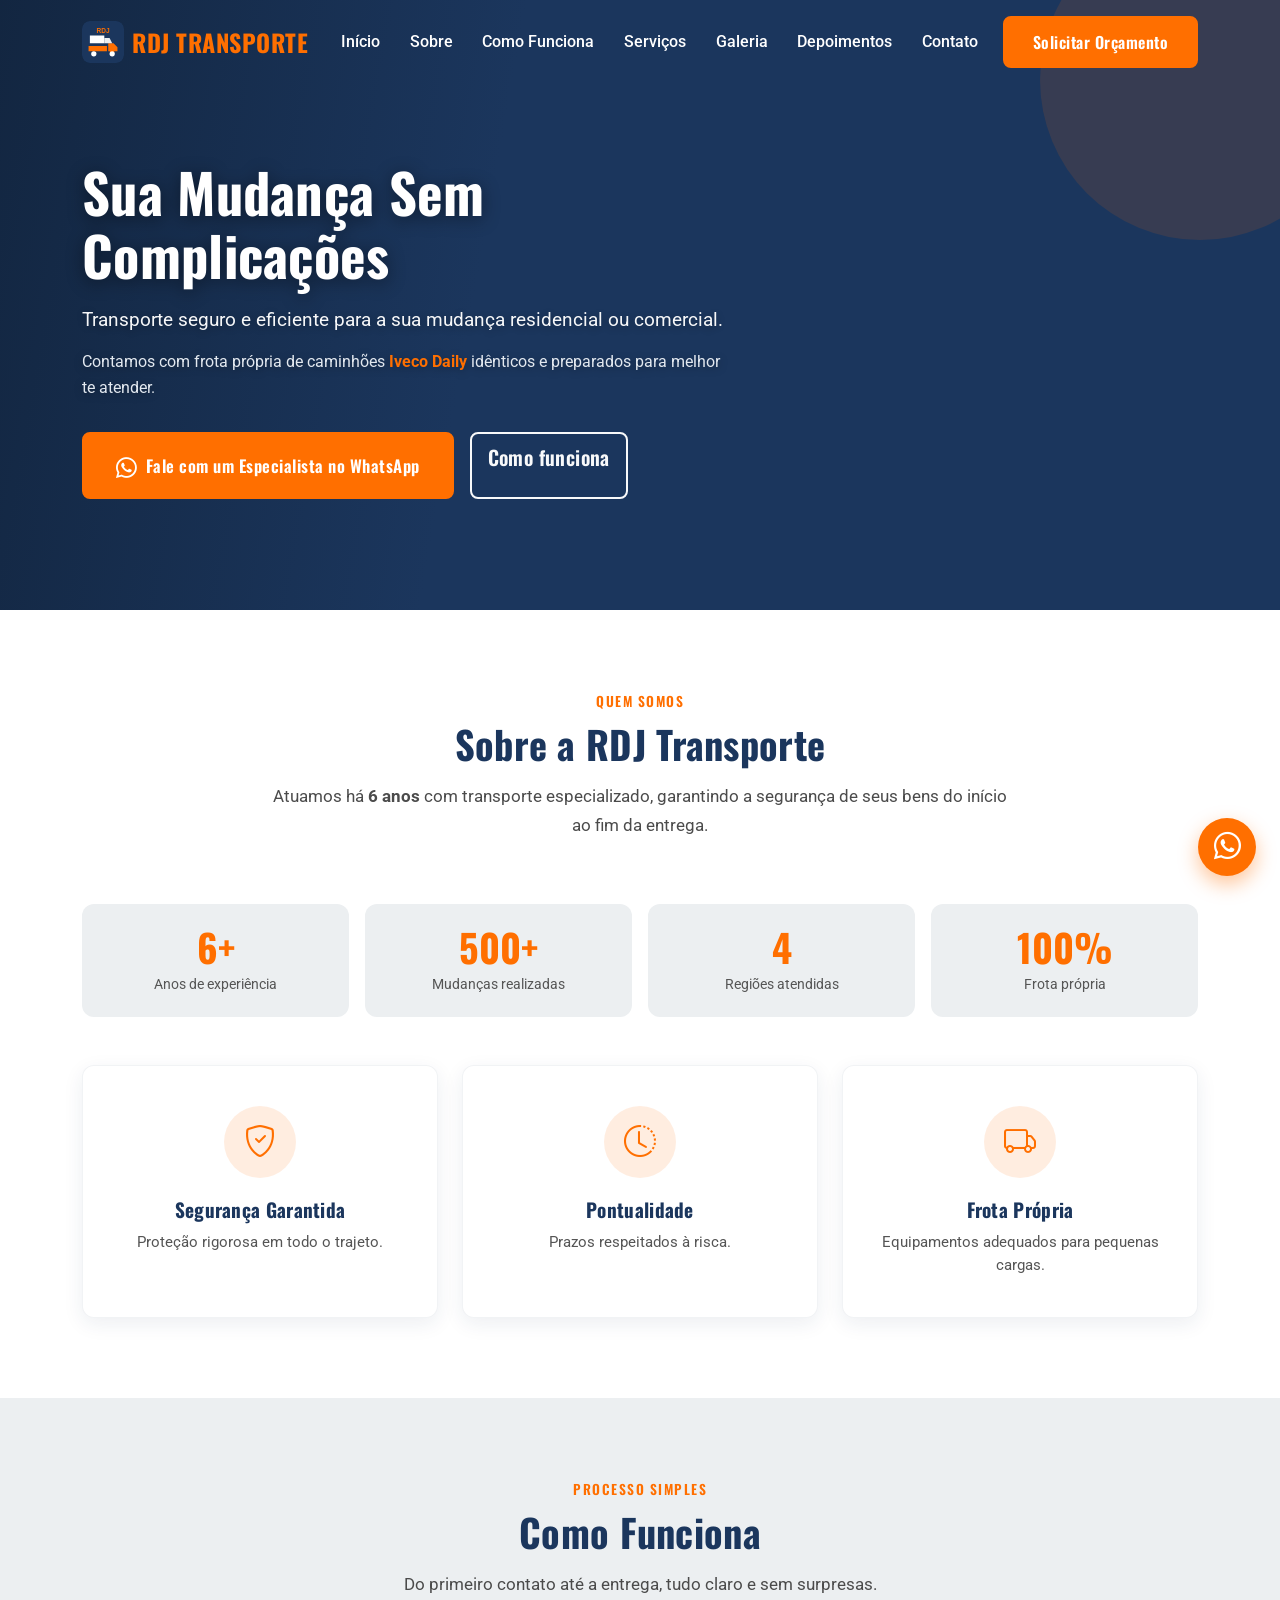
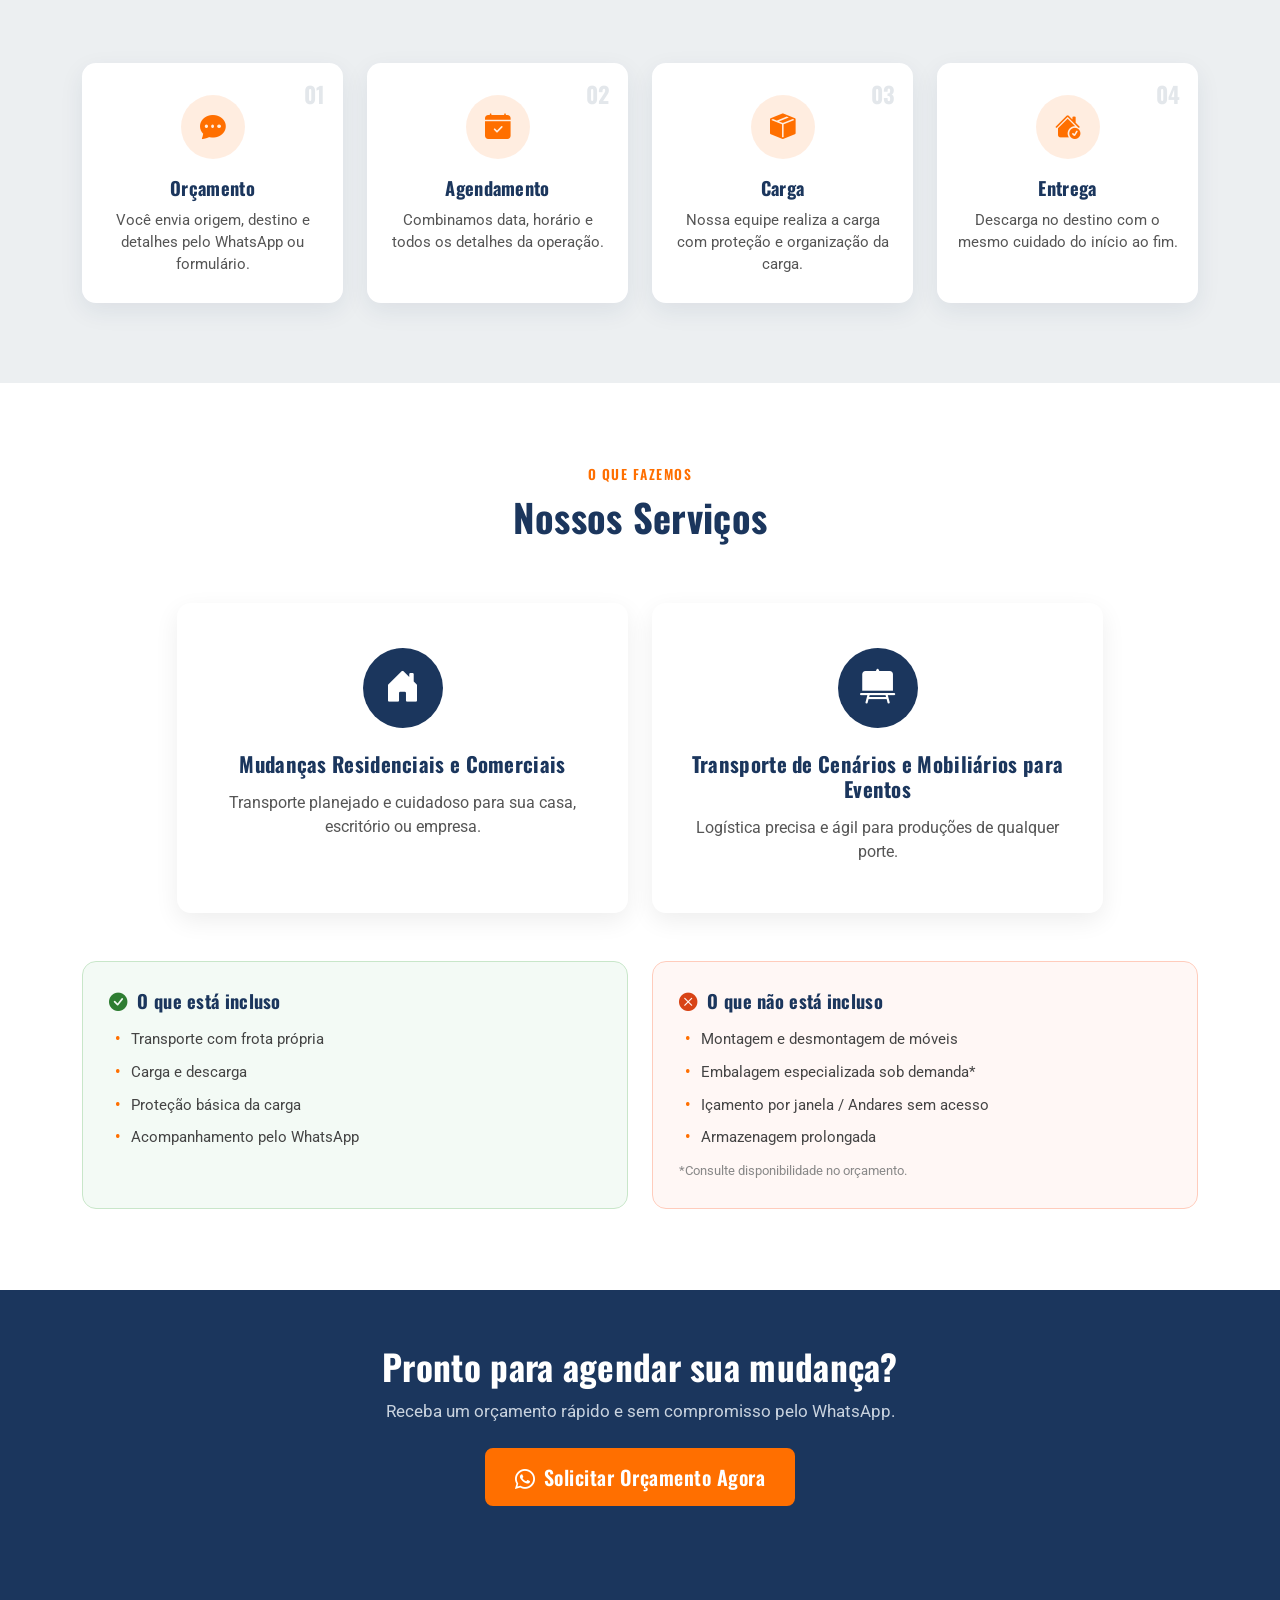
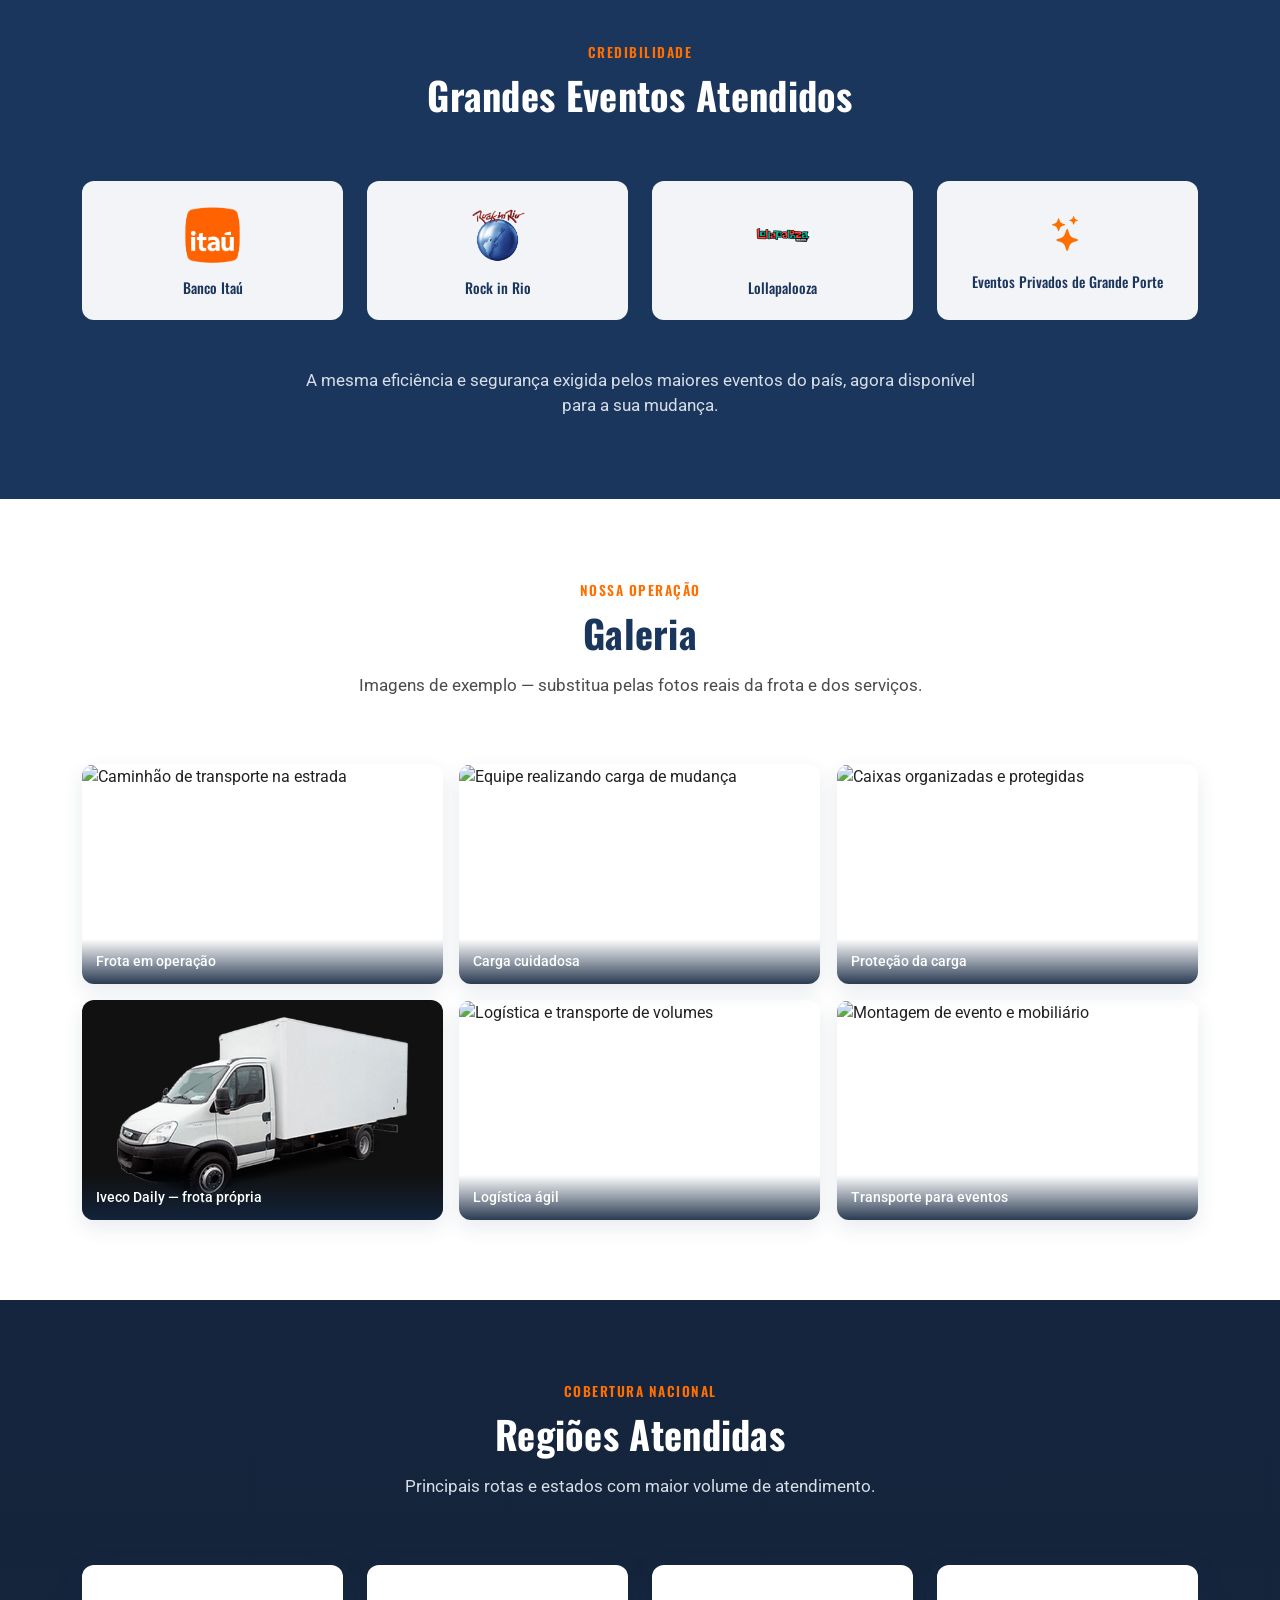
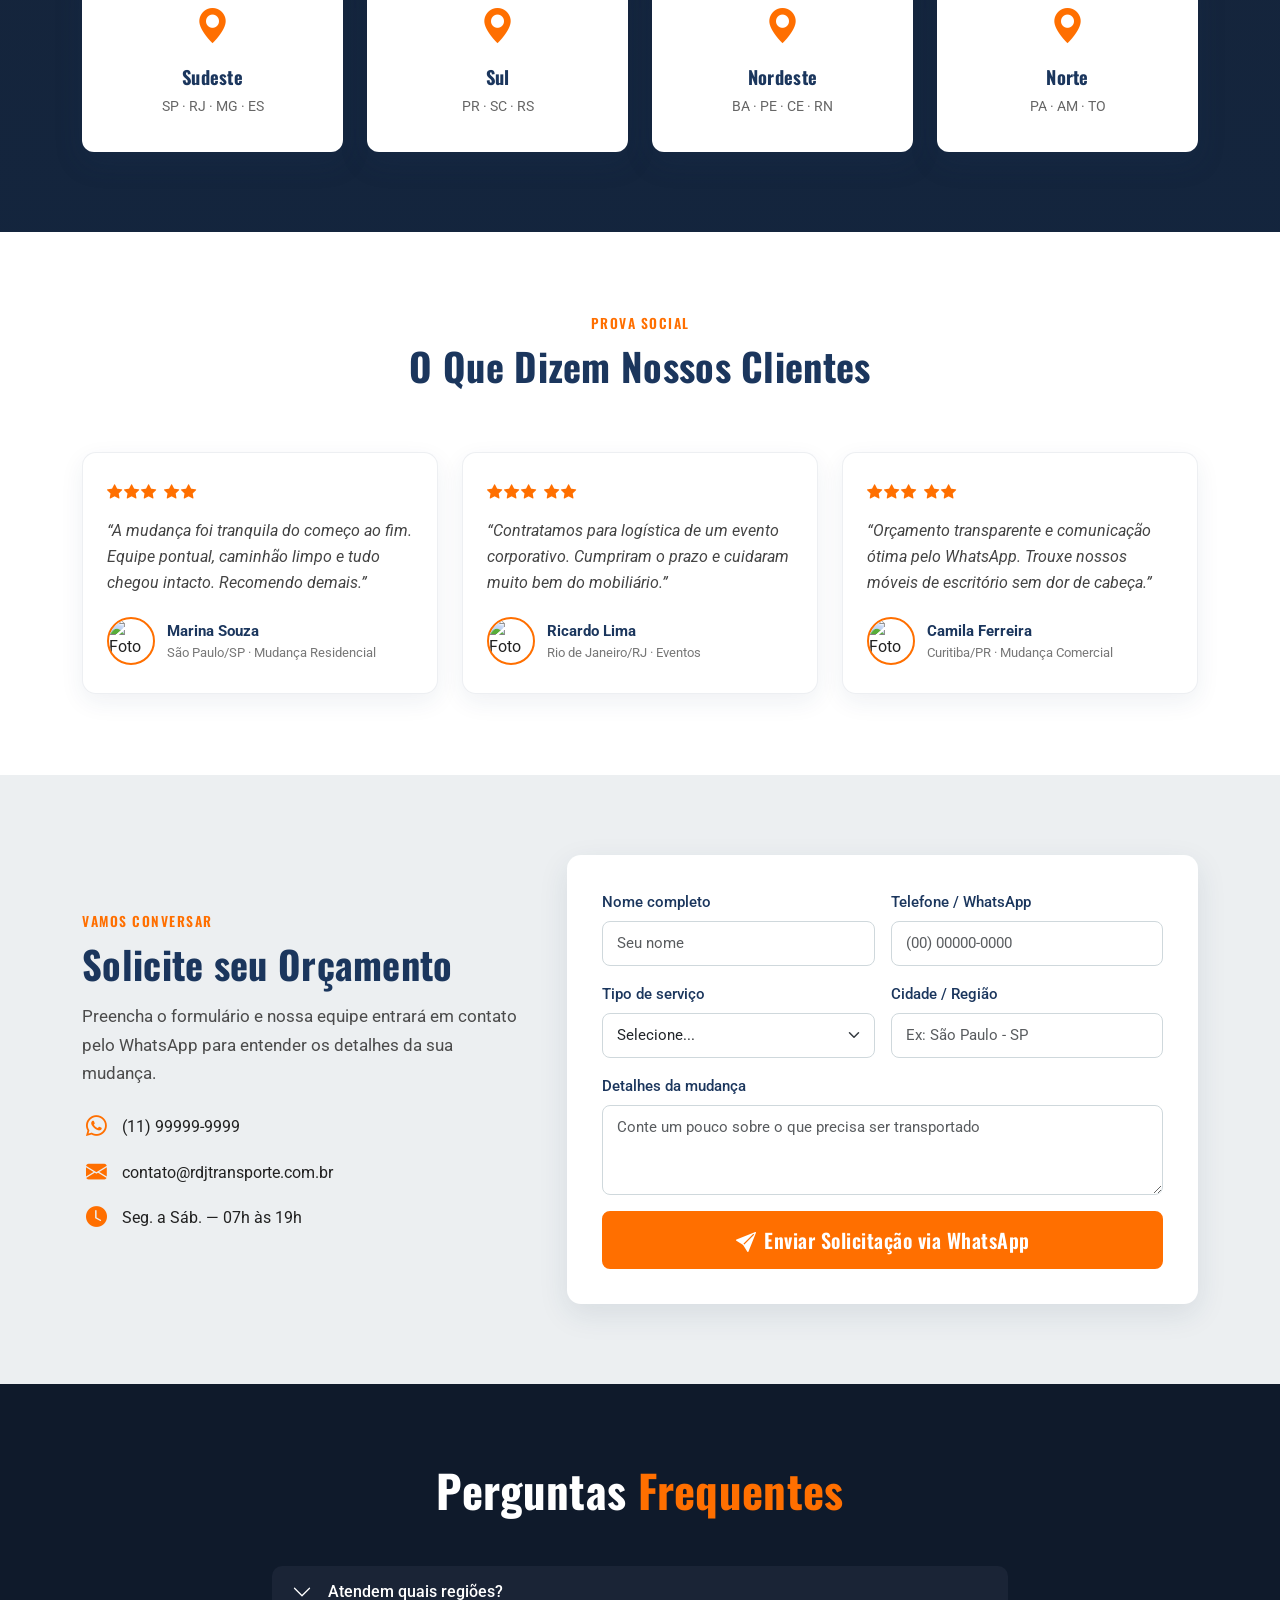
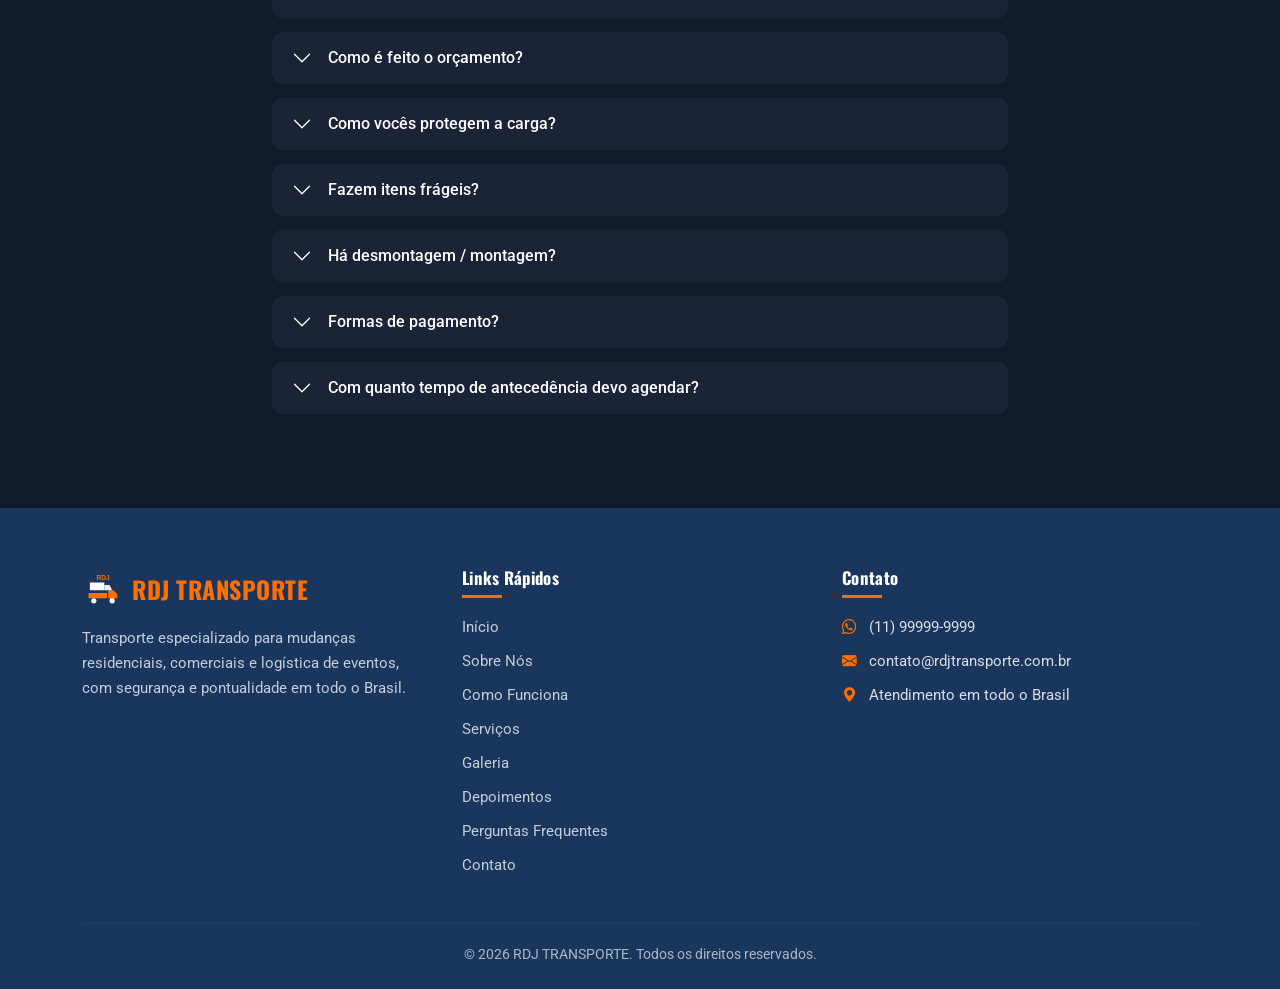
==== commit 62679213: "Adiciona mapa satélite de fundo na seção de regiões da versão test. Mantém os cards e títulos por ci" ====
--- a/test/index.html
+++ b/test/index.html
@@ -298,22 +298,26 @@
         <div class="row g-4 justify-content-center align-items-stretch brand-logos">
           <div class="col-6 col-md-3">
             <div class="brand-logo-card">
-              <img src="https://placehold.co/220x80/ffffff/1B365D?text=Itau" alt="Logo Banco Itaú (exemplo)" loading="lazy">
+              <img src="images/Util/itau.png" alt="Logo Banco Itaú" loading="lazy">
+              <span class="brand-logo-label">Banco Itaú</span>
             </div>
           </div>
           <div class="col-6 col-md-3">
             <div class="brand-logo-card">
-              <img src="https://placehold.co/220x80/ffffff/1B365D?text=Rock+in+Rio" alt="Logo Rock in Rio (exemplo)" loading="lazy">
+              <img src="images/Util/rockinrio.png" alt="Logo Rock in Rio" loading="lazy">
+              <span class="brand-logo-label">Rock in Rio</span>
             </div>
           </div>
           <div class="col-6 col-md-3">
             <div class="brand-logo-card">
-              <img src="https://placehold.co/220x80/ffffff/1B365D?text=Lollapalooza" alt="Logo Lollapalooza (exemplo)" loading="lazy">
-            </div>
-          </div>
-          <div class="col-6 col-md-3">
-            <div class="brand-logo-card">
-              <img src="https://placehold.co/220x80/ffffff/FF6F00?text=Eventos+Privados" alt="Eventos privados de grande porte" loading="lazy">
+              <img src="images/Util/lollapalooza.png" alt="Logo Lollapalooza" loading="lazy">
+              <span class="brand-logo-label">Lollapalooza</span>
+            </div>
+          </div>
+          <div class="col-6 col-md-3">
+            <div class="brand-logo-card brand-logo-private">
+              <i class="bi bi-stars"></i>
+              <span class="brand-logo-label">Eventos Privados de Grande Porte</span>
             </div>
           </div>
         </div>
@@ -339,7 +343,7 @@
         <div class="row g-3 gallery-grid">
           <div class="col-6 col-md-4">
             <figure class="gallery-item">
-              <img src="https://images.unsplash.com/photo-1601584115197-04ecc1da58d3?w=600&h=400&fit=crop"
+              <img src="https://cloudfront-us-east-1.images.arcpublishing.com/estadao/BLCQUHMF2JL7TKDSKPVGBX5FGU.jpg"
                    alt="Caminhão de transporte na estrada" loading="lazy">
               <figcaption>Frota em operação</figcaption>
             </figure>
@@ -384,8 +388,20 @@
     </section>
 
     <!-- ===================== REGIÕES ATENDIDAS ===================== -->
-    <section id="regioes" class="section-padding bg-light-gray">
-      <div class="container">
+    <section id="regioes" class="section-padding regioes-section">
+      <!-- Camada do mapa (satélite) — atrás do conteúdo -->
+      <div class="regioes-map-bg" aria-hidden="true">
+        <iframe
+          title="Mapa de cobertura da RDJ Transporte"
+          src="https://www.google.com/maps?q=-14.2350,-51.9253&z=4&t=k&hl=pt-BR&output=embed"
+          loading="lazy"
+          referrerpolicy="no-referrer-when-downgrade"
+          allowfullscreen>
+        </iframe>
+      </div>
+      <div class="regioes-map-overlay" aria-hidden="true"></div>
+
+      <div class="container regioes-content">
         <div class="row justify-content-center text-center mb-5">
           <div class="col-lg-8">
             <span class="section-tag">Cobertura Nacional</span>
--- a/test/css/style.css
+++ b/test/css/style.css
@@ -517,12 +517,66 @@
 /* =========================================================
    REGIÕES ATENDIDAS
    ========================================================= */
+/* =========================================================
+   REGIÕES ATENDIDAS (MAPA SATÉLITE DE FUNDO)
+   ========================================================= */
+.regioes-section {
+  position: relative;
+  overflow: hidden;
+  background-color: #1a2436;
+}
+
+.regioes-map-bg {
+  position: absolute;
+  inset: 0;
+  z-index: 0;
+  pointer-events: none;
+}
+
+.regioes-map-bg iframe {
+  width: 100%;
+  height: 100%;
+  border: 0;
+  display: block;
+  /* zoom leve para esconder UI excessiva nas bordas */
+  transform: scale(1.12);
+  transform-origin: center center;
+  filter: brightness(0.75) saturate(1.1) contrast(1.05);
+}
+
+.regioes-map-overlay {
+  position: absolute;
+  inset: 0;
+  z-index: 1;
+  pointer-events: none;
+  background: linear-gradient(
+    180deg,
+    rgba(18, 37, 63, 0.78) 0%,
+    rgba(18, 37, 63, 0.65) 45%,
+    rgba(18, 37, 63, 0.8) 100%
+  );
+}
+
+.regioes-content {
+  position: relative;
+  z-index: 2;
+}
+
+.regioes-content .section-title {
+  color: var(--rdj-white);
+}
+
+.regioes-content .section-text {
+  color: #d7dee7;
+}
+
 .region-card {
   background-color: var(--rdj-white);
   border-radius: 12px;
   padding: 35px 15px;
-  transition: transform 0.3s ease, background-color 0.3s ease, color 0.3s ease;
-  box-shadow: 0 4px 14px rgba(27, 54, 93, 0.06);
+  transition: transform 0.3s ease, background-color 0.3s ease, color 0.3s ease, box-shadow 0.3s ease;
+  box-shadow: 0 10px 28px rgba(27, 54, 93, 0.18);
+  border: 1px solid rgba(255, 255, 255, 0.85);
 }
 
 .region-card i {
@@ -888,16 +942,32 @@
   padding: 22px 16px;
   height: 100%;
   display: flex;
+  flex-direction: column;
   align-items: center;
   justify-content: center;
+  gap: 12px;
   transition: transform 0.3s ease, box-shadow 0.3s ease;
 }
 
 .brand-logo-card img {
   max-width: 100%;
   height: auto;
-  max-height: 56px;
+  max-height: 64px;
   object-fit: contain;
+}
+
+.brand-logo-card i {
+  font-size: 2.2rem;
+  color: var(--rdj-orange);
+}
+
+.brand-logo-label {
+  font-family: var(--font-heading);
+  font-weight: 500;
+  font-size: 0.9rem;
+  color: var(--rdj-navy);
+  text-align: center;
+  line-height: 1.3;
 }
 
 .brand-logo-card:hover {
@@ -1017,6 +1087,35 @@
   background-color: var(--rdj-white);
   color: var(--rdj-navy);
   border-color: var(--rdj-white);
+}
+
+/* =========================================================
+   SCROLL REVEAL
+   ========================================================= */
+.reveal {
+  opacity: 0;
+  transform: translateY(36px);
+  transition:
+    opacity 0.7s ease var(--reveal-delay, 0s),
+    transform 0.7s ease var(--reveal-delay, 0s);
+  will-change: opacity, transform;
+}
+
+.reveal.is-visible {
+  opacity: 1;
+  transform: translateY(0);
+}
+
+main > section.reveal {
+  transition-duration: 0.85s;
+}
+
+@media (prefers-reduced-motion: reduce) {
+  .reveal {
+    opacity: 1;
+    transform: none;
+    transition: none;
+  }
 }
 
 /* =========================================================
